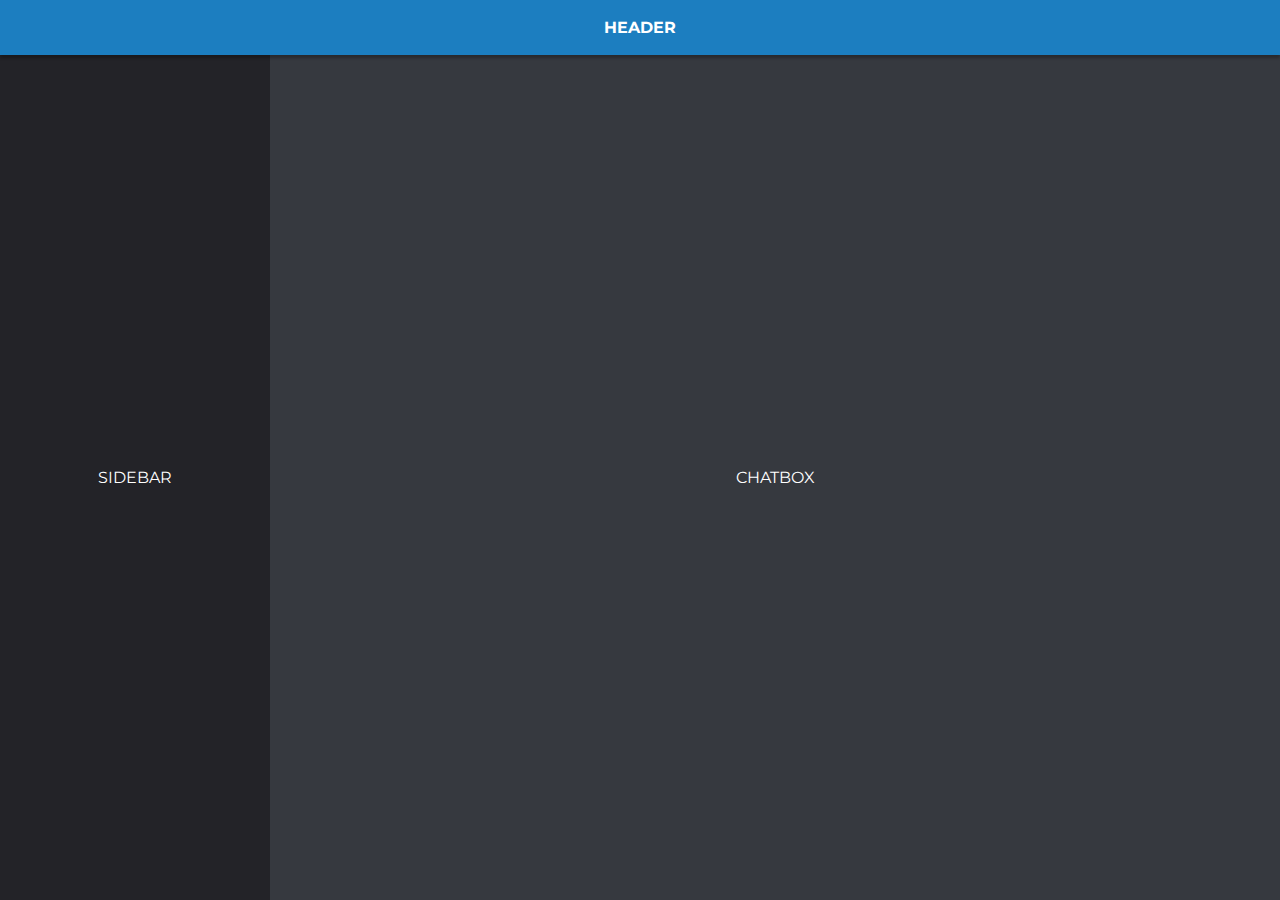
==== chat.html @ 458fc4ba "Added basic layout for chat" ====
<!DOCTYPE html>
<html lang="en">
<head>
  <meta charset="UTF-8">
  <meta name="viewport" content="width=device-width, initial-scale=1.0">
  <meta http-equiv="X-UA-Compatible" content="ie=edge">
  	<!-- TODO: MODIFY THIS FOR PROD -->
	<link href="https://fonts.googleapis.com/css?family=Montserrat:100,100i,200,200i,300,300i,400,400i,500,500i,600,600i,700,700i,800,800i,900,900i" rel="stylesheet">
  <link rel="stylesheet" href="css/chat.min.css">
  <title>SITLINK</title>
</head>
<body>
  <header>
    HEADER
  </header>
  <main>
    <div id='sidebar'>
      SIDEBAR
    </div>
    <div id='chat'>
      CHATBOX
    </div>
  </main>
</body>
</html>
---- css/chat.min.css ----
*{font-family:'Montserrat', sans-serif}body{margin:0;display:-webkit-box;display:-ms-flexbox;display:flex;-webkit-box-orient:vertical;-webkit-box-direction:normal;-ms-flex-direction:column;flex-direction:column;height:100vh;color:white}header{background:#1c7ec0;height:55px;-webkit-box-shadow:0px 3px 3px rgba(0,0,0,0.288);box-shadow:0px 3px 3px rgba(0,0,0,0.288);display:-webkit-box;display:-ms-flexbox;display:flex;-webkit-box-pack:center;-ms-flex-pack:center;justify-content:center;-webkit-box-align:center;-ms-flex-align:center;align-items:center;z-index:1;font-weight:bold}main{-webkit-box-flex:1;-ms-flex:1;flex:1;display:-webkit-box;display:-ms-flexbox;display:flex;-webkit-box-orient:horizontal;-webkit-box-direction:normal;-ms-flex-direction:row;flex-direction:row;z-index:0}#sidebar{background:#232328;width:270px;display:-webkit-box;display:-ms-flexbox;display:flex;-webkit-box-pack:center;-ms-flex-pack:center;justify-content:center;-webkit-box-align:center;-ms-flex-align:center;align-items:center;z-index:1}#chat{-webkit-box-flex:1;-ms-flex:1;flex:1;background:#36393f;display:-webkit-box;display:-ms-flexbox;display:flex;-webkit-box-pack:center;-ms-flex-pack:center;justify-content:center;-webkit-box-align:center;-ms-flex-align:center;align-items:center;z-index:0}
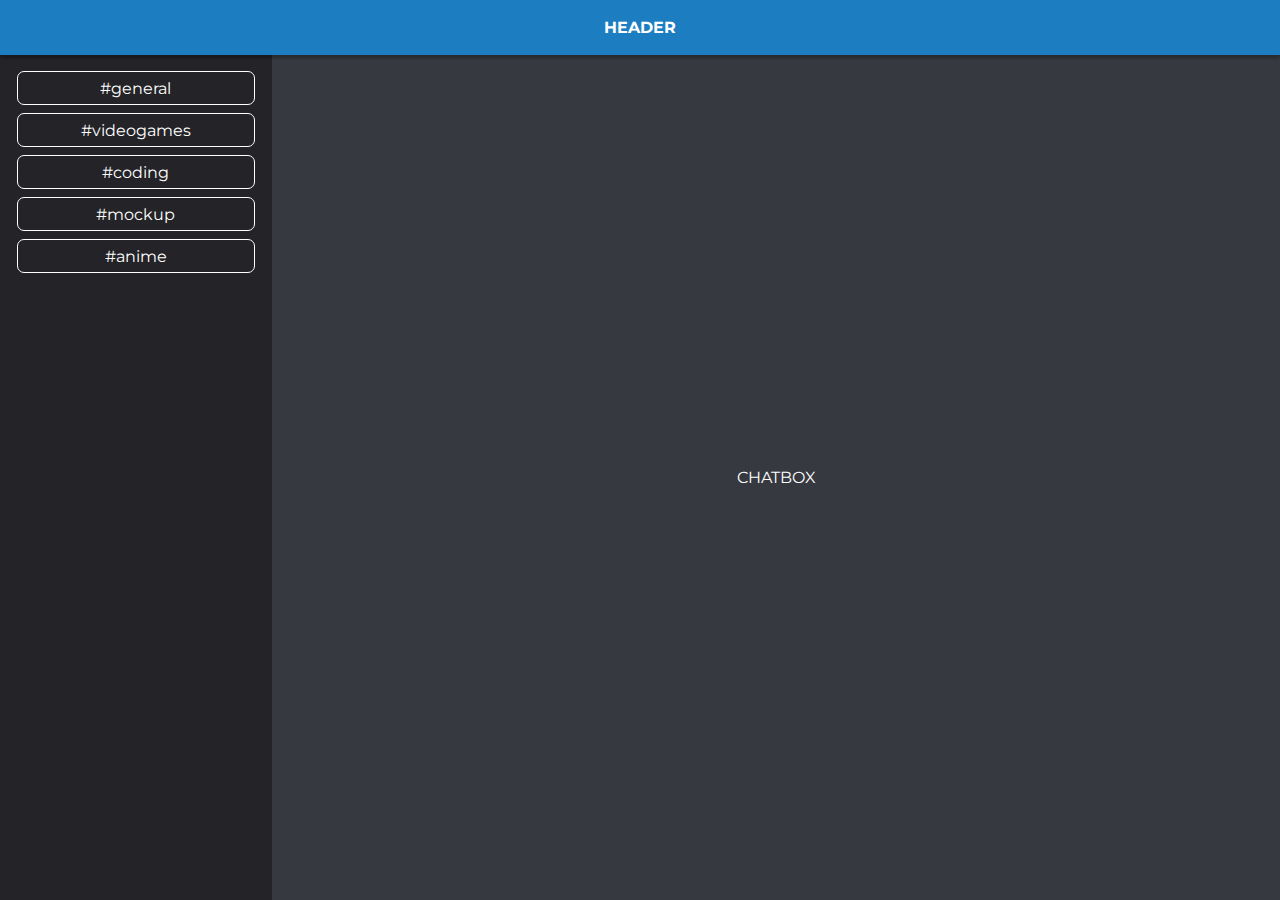
==== commit 874d7d0b: "Added channel box" ====
--- a/chat.html
+++ b/chat.html
@@ -15,7 +15,13 @@
   </header>
   <main>
     <div id='sidebar'>
-      SIDEBAR
+      <ul id='chans'>
+        <li>#general</li>
+        <li>#videogames</li>
+        <li>#coding</li>
+        <li>#mockup</li>
+        <li>#anime</li>
+      </ul>
     </div>
     <div id='chat'>
       CHATBOX
--- a/css/chat.min.css
+++ b/css/chat.min.css
@@ -1 +1 @@
-*{font-family:'Montserrat', sans-serif}body{margin:0;display:-webkit-box;display:-ms-flexbox;display:flex;-webkit-box-orient:vertical;-webkit-box-direction:normal;-ms-flex-direction:column;flex-direction:column;height:100vh;color:white}header{background:#1c7ec0;height:55px;-webkit-box-shadow:0px 3px 3px rgba(0,0,0,0.288);box-shadow:0px 3px 3px rgba(0,0,0,0.288);display:-webkit-box;display:-ms-flexbox;display:flex;-webkit-box-pack:center;-ms-flex-pack:center;justify-content:center;-webkit-box-align:center;-ms-flex-align:center;align-items:center;z-index:1;font-weight:bold}main{-webkit-box-flex:1;-ms-flex:1;flex:1;display:-webkit-box;display:-ms-flexbox;display:flex;-webkit-box-orient:horizontal;-webkit-box-direction:normal;-ms-flex-direction:row;flex-direction:row;z-index:0}#sidebar{background:#232328;width:270px;display:-webkit-box;display:-ms-flexbox;display:flex;-webkit-box-pack:center;-ms-flex-pack:center;justify-content:center;-webkit-box-align:center;-ms-flex-align:center;align-items:center;z-index:1}#chat{-webkit-box-flex:1;-ms-flex:1;flex:1;background:#36393f;display:-webkit-box;display:-ms-flexbox;display:flex;-webkit-box-pack:center;-ms-flex-pack:center;justify-content:center;-webkit-box-align:center;-ms-flex-align:center;align-items:center;z-index:0}
+*{font-family:'Montserrat', sans-serif}body{margin:0;display:-webkit-box;display:-ms-flexbox;display:flex;-webkit-box-orient:vertical;-webkit-box-direction:normal;-ms-flex-direction:column;flex-direction:column;height:100vh;color:white}header{background:#1c7ec0;height:55px;-webkit-box-shadow:0px 3px 3px rgba(0,0,0,0.288);box-shadow:0px 3px 3px rgba(0,0,0,0.288);display:-webkit-box;display:-ms-flexbox;display:flex;-webkit-box-pack:center;-ms-flex-pack:center;justify-content:center;-webkit-box-align:center;-ms-flex-align:center;align-items:center;z-index:1;font-weight:bold}main{-webkit-box-flex:1;-ms-flex:1;flex:1;display:-webkit-box;display:-ms-flexbox;display:flex;-webkit-box-orient:horizontal;-webkit-box-direction:normal;-ms-flex-direction:row;flex-direction:row;z-index:0}#sidebar{background:#232328;width:17em;z-index:1}#chat{-webkit-box-flex:1;-ms-flex:1;flex:1;background:#36393f;display:-webkit-box;display:-ms-flexbox;display:flex;-webkit-box-pack:center;-ms-flex-pack:center;justify-content:center;-webkit-box-align:center;-ms-flex-align:center;align-items:center;z-index:0}#chans{list-style-type:none;margin:0;margin-top:1em;padding:0;display:-webkit-box;display:-ms-flexbox;display:flex;-webkit-box-orient:vertical;-webkit-box-direction:normal;-ms-flex-direction:column;flex-direction:column;-webkit-box-align:center;-ms-flex-align:center;align-items:center}#chans li{width:14.8em;height:2em;display:-webkit-box;display:-ms-flexbox;display:flex;-webkit-box-pack:center;-ms-flex-pack:center;justify-content:center;-webkit-box-align:center;-ms-flex-align:center;align-items:center;margin-bottom:0.5em;border:1px solid white;border-radius:7px}
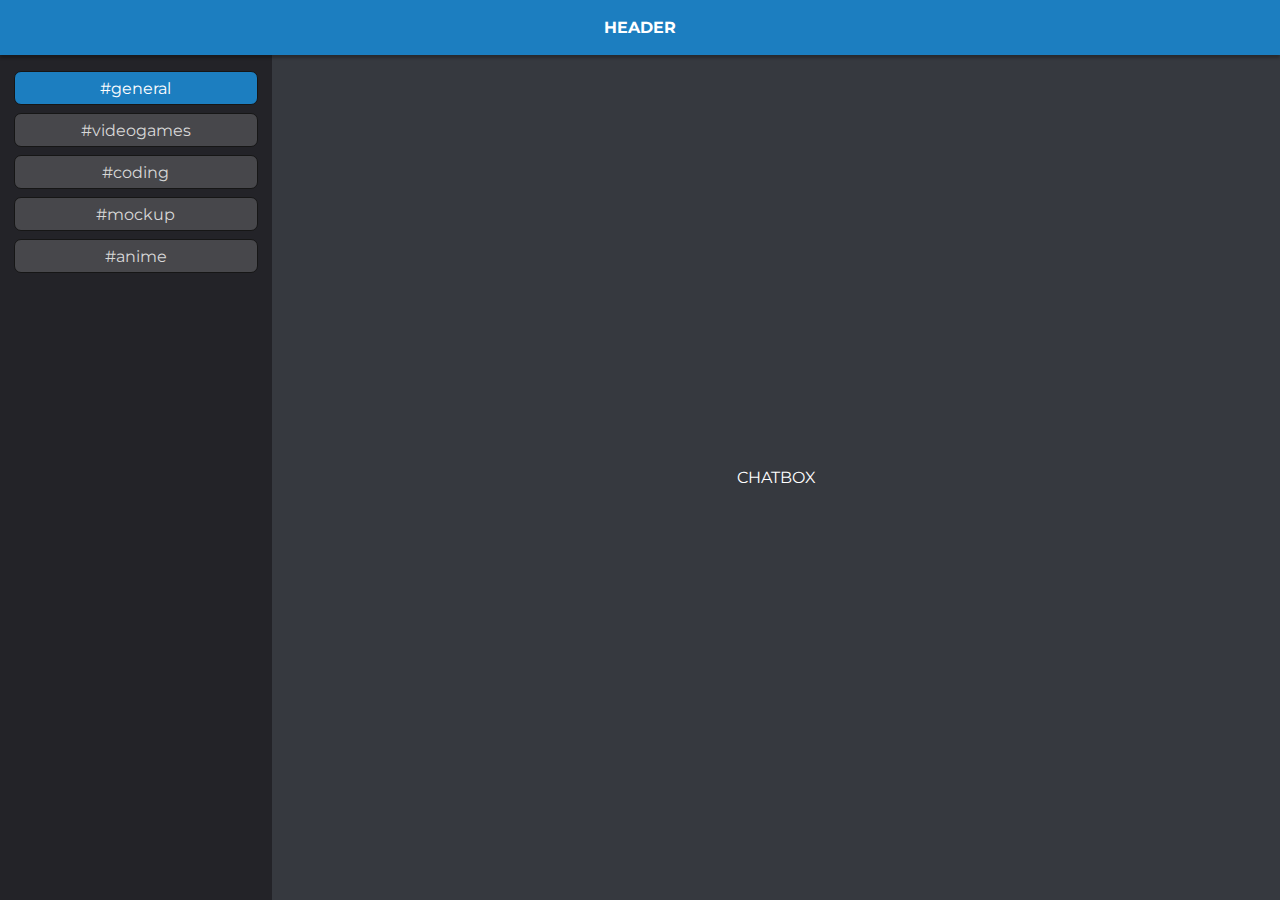
==== commit 76a039cf: "Added code for channel selection" ====
--- a/chat.html
+++ b/chat.html
@@ -7,6 +7,7 @@
   	<!-- TODO: MODIFY THIS FOR PROD -->
 	<link href="https://fonts.googleapis.com/css?family=Montserrat:100,100i,200,200i,300,300i,400,400i,500,500i,600,600i,700,700i,800,800i,900,900i" rel="stylesheet">
   <link rel="stylesheet" href="css/chat.min.css">
+  <script src="https://ajax.googleapis.com/ajax/libs/jquery/3.3.1/jquery.min.js"></script>
   <title>SITLINK</title>
 </head>
 <body>
@@ -16,7 +17,7 @@
   <main>
     <div id='sidebar'>
       <ul id='chans'>
-        <li>#general</li>
+        <li class='selected'>#general</li>
         <li>#videogames</li>
         <li>#coding</li>
         <li>#mockup</li>
@@ -27,5 +28,6 @@
       CHATBOX
     </div>
   </main>
+  <script src="js/chat.js"></script>
 </body>
 </html>--- a/css/chat.min.css
+++ b/css/chat.min.css
@@ -1 +1 @@
-*{font-family:'Montserrat', sans-serif}body{margin:0;display:-webkit-box;display:-ms-flexbox;display:flex;-webkit-box-orient:vertical;-webkit-box-direction:normal;-ms-flex-direction:column;flex-direction:column;height:100vh;color:white}header{background:#1c7ec0;height:55px;-webkit-box-shadow:0px 3px 3px rgba(0,0,0,0.288);box-shadow:0px 3px 3px rgba(0,0,0,0.288);display:-webkit-box;display:-ms-flexbox;display:flex;-webkit-box-pack:center;-ms-flex-pack:center;justify-content:center;-webkit-box-align:center;-ms-flex-align:center;align-items:center;z-index:1;font-weight:bold}main{-webkit-box-flex:1;-ms-flex:1;flex:1;display:-webkit-box;display:-ms-flexbox;display:flex;-webkit-box-orient:horizontal;-webkit-box-direction:normal;-ms-flex-direction:row;flex-direction:row;z-index:0}#sidebar{background:#232328;width:17em;z-index:1}#chat{-webkit-box-flex:1;-ms-flex:1;flex:1;background:#36393f;display:-webkit-box;display:-ms-flexbox;display:flex;-webkit-box-pack:center;-ms-flex-pack:center;justify-content:center;-webkit-box-align:center;-ms-flex-align:center;align-items:center;z-index:0}#chans{list-style-type:none;margin:0;margin-top:1em;padding:0;display:-webkit-box;display:-ms-flexbox;display:flex;-webkit-box-orient:vertical;-webkit-box-direction:normal;-ms-flex-direction:column;flex-direction:column;-webkit-box-align:center;-ms-flex-align:center;align-items:center}#chans li{width:14.8em;height:2em;display:-webkit-box;display:-ms-flexbox;display:flex;-webkit-box-pack:center;-ms-flex-pack:center;justify-content:center;-webkit-box-align:center;-ms-flex-align:center;align-items:center;margin-bottom:0.5em;border:1px solid white;border-radius:7px}
+*{font-family:'Montserrat', sans-serif}body{margin:0;display:-webkit-box;display:-ms-flexbox;display:flex;-webkit-box-orient:vertical;-webkit-box-direction:normal;-ms-flex-direction:column;flex-direction:column;height:100vh;color:white}header{background:#1c7ec0;height:55px;-webkit-box-shadow:0px 3px 3px rgba(0,0,0,0.288);box-shadow:0px 3px 3px rgba(0,0,0,0.288);display:-webkit-box;display:-ms-flexbox;display:flex;-webkit-box-pack:center;-ms-flex-pack:center;justify-content:center;-webkit-box-align:center;-ms-flex-align:center;align-items:center;z-index:1;font-weight:bold}main{-webkit-box-flex:1;-ms-flex:1;flex:1;display:-webkit-box;display:-ms-flexbox;display:flex;-webkit-box-orient:horizontal;-webkit-box-direction:normal;-ms-flex-direction:row;flex-direction:row;z-index:0}#sidebar{background:#232328;width:17em;z-index:1}#chat{-webkit-box-flex:1;-ms-flex:1;flex:1;background:#36393f;display:-webkit-box;display:-ms-flexbox;display:flex;-webkit-box-pack:center;-ms-flex-pack:center;justify-content:center;-webkit-box-align:center;-ms-flex-align:center;align-items:center;z-index:0}#chans{list-style-type:none;margin:0;margin-top:1em;padding:0;display:-webkit-box;display:-ms-flexbox;display:flex;-webkit-box-orient:vertical;-webkit-box-direction:normal;-ms-flex-direction:column;flex-direction:column;-webkit-box-align:center;-ms-flex-align:center;align-items:center;cursor:pointer}#chans li{width:89%;height:2em;display:-webkit-box;display:-ms-flexbox;display:flex;-webkit-box-pack:center;-ms-flex-pack:center;justify-content:center;-webkit-box-align:center;-ms-flex-align:center;align-items:center;margin-bottom:0.5em;border:1px solid #161616;background:#47474b;border-radius:7px;color:#d8d8d8;-webkit-transition-duration:0.1s;transition-duration:0.1s}#chans li:hover{color:white;background:#2e2e32;-webkit-transition-duration:0.1s;transition-duration:0.1s}.selected{background:#1c7ec0 !important;color:white !important}
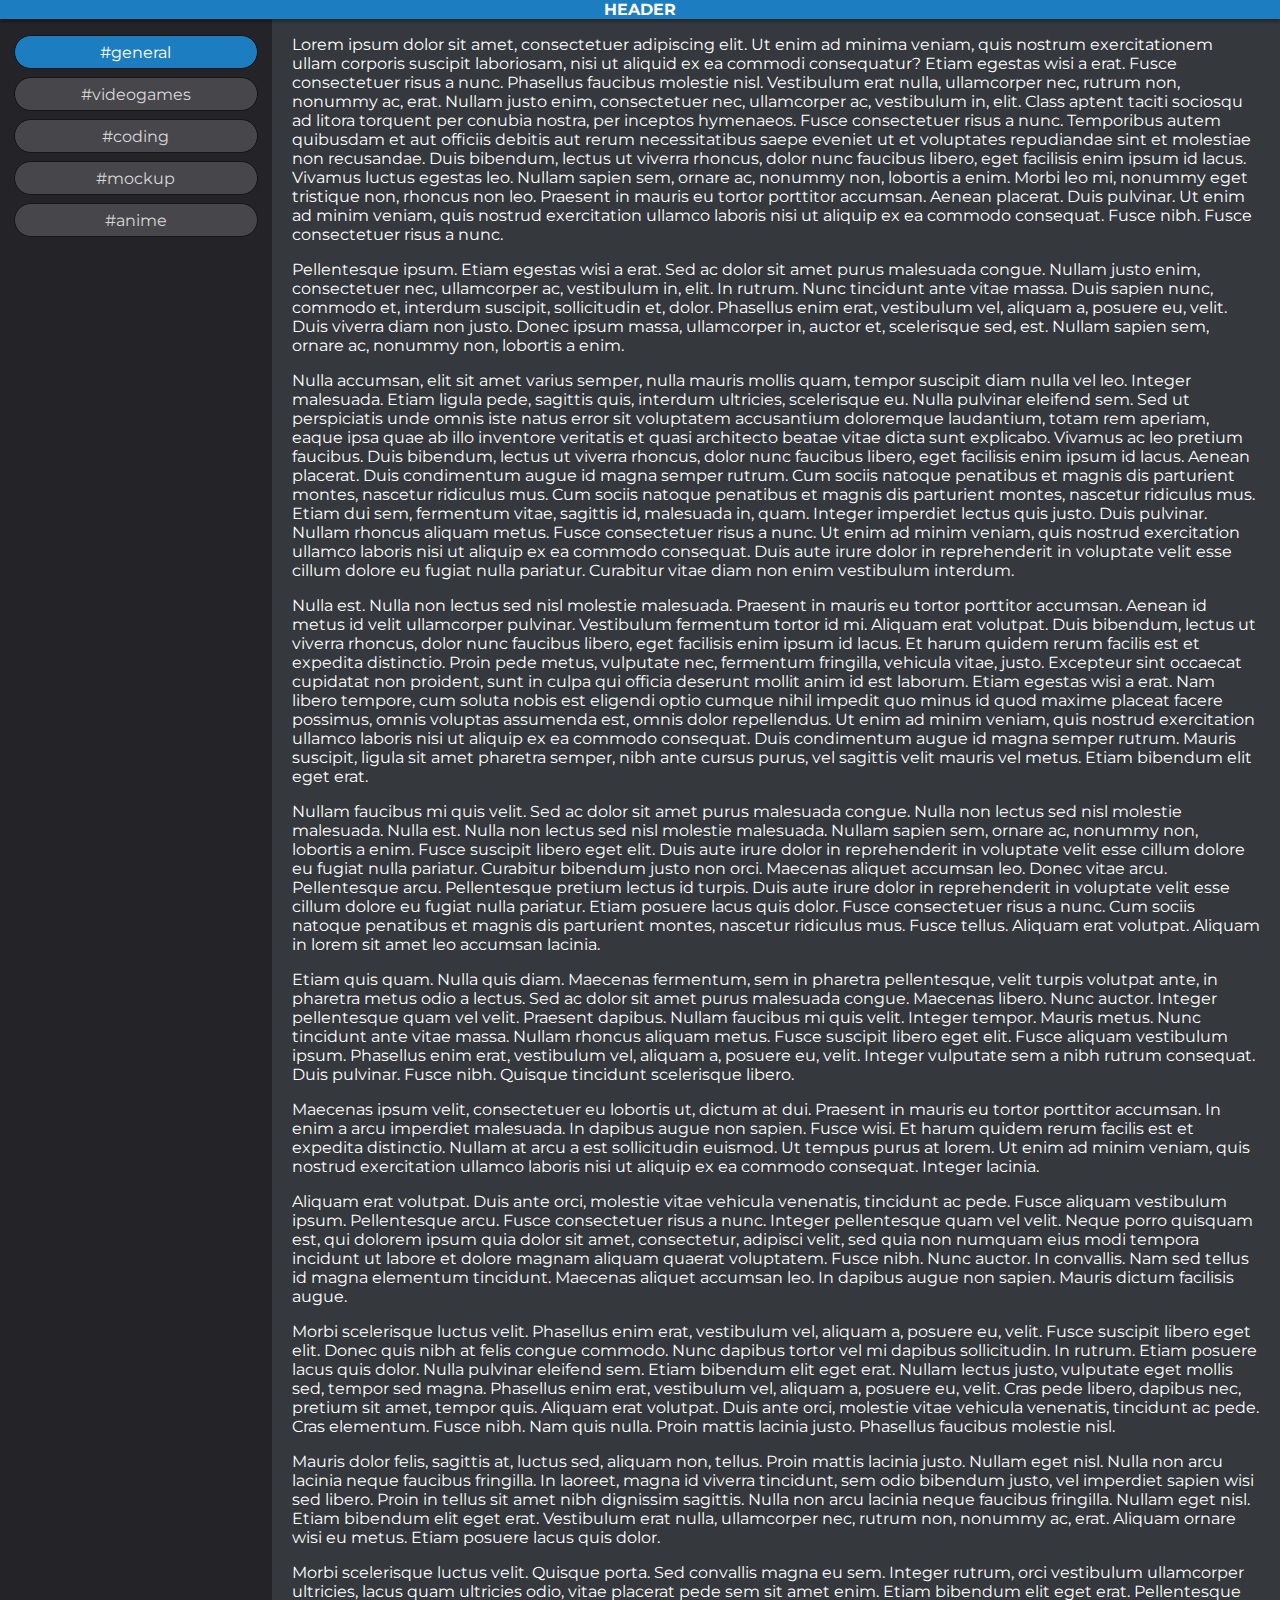
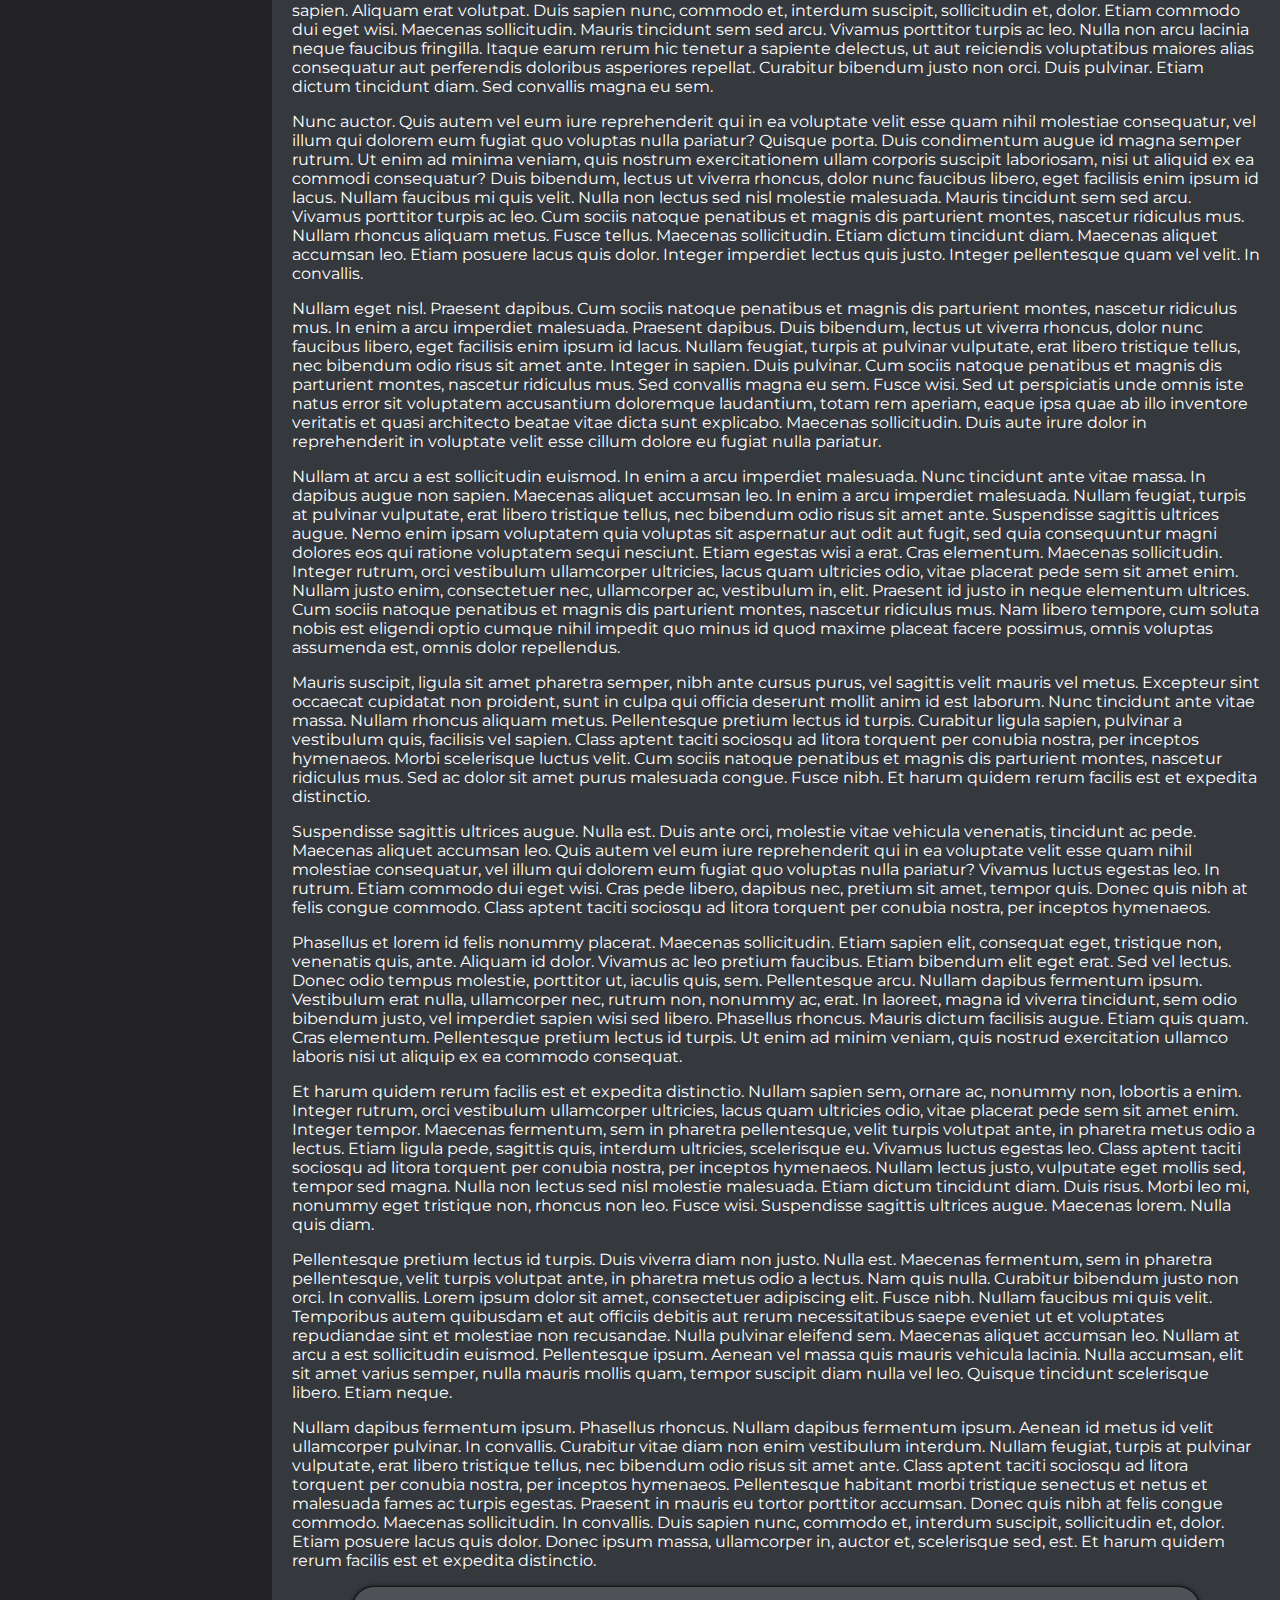
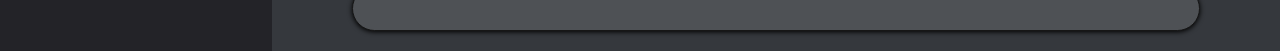
==== commit 26571101: "Added hovering textarea" ====
--- a/chat.html
+++ b/chat.html
@@ -25,7 +25,31 @@
       </ul>
     </div>
     <div id='chat'>
-      CHATBOX
+      <div id='content'>
+        <p>Lorem ipsum dolor sit amet, consectetuer adipiscing elit. Ut enim ad minima veniam, quis nostrum exercitationem ullam corporis suscipit laboriosam, nisi ut aliquid ex ea commodi consequatur? Etiam egestas wisi a erat. Fusce consectetuer risus a nunc. Phasellus faucibus molestie nisl. Vestibulum erat nulla, ullamcorper nec, rutrum non, nonummy ac, erat. Nullam justo enim, consectetuer nec, ullamcorper ac, vestibulum in, elit. Class aptent taciti sociosqu ad litora torquent per conubia nostra, per inceptos hymenaeos. Fusce consectetuer risus a nunc. Temporibus autem quibusdam et aut officiis debitis aut rerum necessitatibus saepe eveniet ut et voluptates repudiandae sint et molestiae non recusandae. Duis bibendum, lectus ut viverra rhoncus, dolor nunc faucibus libero, eget facilisis enim ipsum id lacus. Vivamus luctus egestas leo. Nullam sapien sem, ornare ac, nonummy non, lobortis a enim. Morbi leo mi, nonummy eget tristique non, rhoncus non leo. Praesent in mauris eu tortor porttitor accumsan. Aenean placerat. Duis pulvinar. Ut enim ad minim veniam, quis nostrud exercitation ullamco laboris nisi ut aliquip ex ea commodo consequat. Fusce nibh. Fusce consectetuer risus a nunc.</p>
+        <p>Pellentesque ipsum. Etiam egestas wisi a erat. Sed ac dolor sit amet purus malesuada congue. Nullam justo enim, consectetuer nec, ullamcorper ac, vestibulum in, elit. In rutrum. Nunc tincidunt ante vitae massa. Duis sapien nunc, commodo et, interdum suscipit, sollicitudin et, dolor. Phasellus enim erat, vestibulum vel, aliquam a, posuere eu, velit. Duis viverra diam non justo. Donec ipsum massa, ullamcorper in, auctor et, scelerisque sed, est. Nullam sapien sem, ornare ac, nonummy non, lobortis a enim.</p>
+        <p>Nulla accumsan, elit sit amet varius semper, nulla mauris mollis quam, tempor suscipit diam nulla vel leo. Integer malesuada. Etiam ligula pede, sagittis quis, interdum ultricies, scelerisque eu. Nulla pulvinar eleifend sem. Sed ut perspiciatis unde omnis iste natus error sit voluptatem accusantium doloremque laudantium, totam rem aperiam, eaque ipsa quae ab illo inventore veritatis et quasi architecto beatae vitae dicta sunt explicabo. Vivamus ac leo pretium faucibus. Duis bibendum, lectus ut viverra rhoncus, dolor nunc faucibus libero, eget facilisis enim ipsum id lacus. Aenean placerat. Duis condimentum augue id magna semper rutrum. Cum sociis natoque penatibus et magnis dis parturient montes, nascetur ridiculus mus. Cum sociis natoque penatibus et magnis dis parturient montes, nascetur ridiculus mus. Etiam dui sem, fermentum vitae, sagittis id, malesuada in, quam. Integer imperdiet lectus quis justo. Duis pulvinar. Nullam rhoncus aliquam metus. Fusce consectetuer risus a nunc. Ut enim ad minim veniam, quis nostrud exercitation ullamco laboris nisi ut aliquip ex ea commodo consequat. Duis aute irure dolor in reprehenderit in voluptate velit esse cillum dolore eu fugiat nulla pariatur. Curabitur vitae diam non enim vestibulum interdum.</p>
+        <p>Nulla est. Nulla non lectus sed nisl molestie malesuada. Praesent in mauris eu tortor porttitor accumsan. Aenean id metus id velit ullamcorper pulvinar. Vestibulum fermentum tortor id mi. Aliquam erat volutpat. Duis bibendum, lectus ut viverra rhoncus, dolor nunc faucibus libero, eget facilisis enim ipsum id lacus. Et harum quidem rerum facilis est et expedita distinctio. Proin pede metus, vulputate nec, fermentum fringilla, vehicula vitae, justo. Excepteur sint occaecat cupidatat non proident, sunt in culpa qui officia deserunt mollit anim id est laborum. Etiam egestas wisi a erat. Nam libero tempore, cum soluta nobis est eligendi optio cumque nihil impedit quo minus id quod maxime placeat facere possimus, omnis voluptas assumenda est, omnis dolor repellendus. Ut enim ad minim veniam, quis nostrud exercitation ullamco laboris nisi ut aliquip ex ea commodo consequat. Duis condimentum augue id magna semper rutrum. Mauris suscipit, ligula sit amet pharetra semper, nibh ante cursus purus, vel sagittis velit mauris vel metus. Etiam bibendum elit eget erat.</p>
+        <p>Nullam faucibus mi quis velit. Sed ac dolor sit amet purus malesuada congue. Nulla non lectus sed nisl molestie malesuada. Nulla est. Nulla non lectus sed nisl molestie malesuada. Nullam sapien sem, ornare ac, nonummy non, lobortis a enim. Fusce suscipit libero eget elit. Duis aute irure dolor in reprehenderit in voluptate velit esse cillum dolore eu fugiat nulla pariatur. Curabitur bibendum justo non orci. Maecenas aliquet accumsan leo. Donec vitae arcu. Pellentesque arcu. Pellentesque pretium lectus id turpis. Duis aute irure dolor in reprehenderit in voluptate velit esse cillum dolore eu fugiat nulla pariatur. Etiam posuere lacus quis dolor. Fusce consectetuer risus a nunc. Cum sociis natoque penatibus et magnis dis parturient montes, nascetur ridiculus mus. Fusce tellus. Aliquam erat volutpat. Aliquam in lorem sit amet leo accumsan lacinia.</p>
+        <p>Etiam quis quam. Nulla quis diam. Maecenas fermentum, sem in pharetra pellentesque, velit turpis volutpat ante, in pharetra metus odio a lectus. Sed ac dolor sit amet purus malesuada congue. Maecenas libero. Nunc auctor. Integer pellentesque quam vel velit. Praesent dapibus. Nullam faucibus mi quis velit. Integer tempor. Mauris metus. Nunc tincidunt ante vitae massa. Nullam rhoncus aliquam metus. Fusce suscipit libero eget elit. Fusce aliquam vestibulum ipsum. Phasellus enim erat, vestibulum vel, aliquam a, posuere eu, velit. Integer vulputate sem a nibh rutrum consequat. Duis pulvinar. Fusce nibh. Quisque tincidunt scelerisque libero.</p>
+        <p>Maecenas ipsum velit, consectetuer eu lobortis ut, dictum at dui. Praesent in mauris eu tortor porttitor accumsan. In enim a arcu imperdiet malesuada. In dapibus augue non sapien. Fusce wisi. Et harum quidem rerum facilis est et expedita distinctio. Nullam at arcu a est sollicitudin euismod. Ut tempus purus at lorem. Ut enim ad minim veniam, quis nostrud exercitation ullamco laboris nisi ut aliquip ex ea commodo consequat. Integer lacinia.</p>
+        <p>Aliquam erat volutpat. Duis ante orci, molestie vitae vehicula venenatis, tincidunt ac pede. Fusce aliquam vestibulum ipsum. Pellentesque arcu. Fusce consectetuer risus a nunc. Integer pellentesque quam vel velit. Neque porro quisquam est, qui dolorem ipsum quia dolor sit amet, consectetur, adipisci velit, sed quia non numquam eius modi tempora incidunt ut labore et dolore magnam aliquam quaerat voluptatem. Fusce nibh. Nunc auctor. In convallis. Nam sed tellus id magna elementum tincidunt. Maecenas aliquet accumsan leo. In dapibus augue non sapien. Mauris dictum facilisis augue.</p>
+        <p>Morbi scelerisque luctus velit. Phasellus enim erat, vestibulum vel, aliquam a, posuere eu, velit. Fusce suscipit libero eget elit. Donec quis nibh at felis congue commodo. Nunc dapibus tortor vel mi dapibus sollicitudin. In rutrum. Etiam posuere lacus quis dolor. Nulla pulvinar eleifend sem. Etiam bibendum elit eget erat. Nullam lectus justo, vulputate eget mollis sed, tempor sed magna. Phasellus enim erat, vestibulum vel, aliquam a, posuere eu, velit. Cras pede libero, dapibus nec, pretium sit amet, tempor quis. Aliquam erat volutpat. Duis ante orci, molestie vitae vehicula venenatis, tincidunt ac pede. Cras elementum. Fusce nibh. Nam quis nulla. Proin mattis lacinia justo. Phasellus faucibus molestie nisl.</p>
+        <p>Mauris dolor felis, sagittis at, luctus sed, aliquam non, tellus. Proin mattis lacinia justo. Nullam eget nisl. Nulla non arcu lacinia neque faucibus fringilla. In laoreet, magna id viverra tincidunt, sem odio bibendum justo, vel imperdiet sapien wisi sed libero. Proin in tellus sit amet nibh dignissim sagittis. Nulla non arcu lacinia neque faucibus fringilla. Nullam eget nisl. Etiam bibendum elit eget erat. Vestibulum erat nulla, ullamcorper nec, rutrum non, nonummy ac, erat. Aliquam ornare wisi eu metus. Etiam posuere lacus quis dolor.</p>
+        <p>Morbi scelerisque luctus velit. Quisque porta. Sed convallis magna eu sem. Integer rutrum, orci vestibulum ullamcorper ultricies, lacus quam ultricies odio, vitae placerat pede sem sit amet enim. Etiam bibendum elit eget erat. Pellentesque sapien. Aliquam erat volutpat. Duis sapien nunc, commodo et, interdum suscipit, sollicitudin et, dolor. Etiam commodo dui eget wisi. Maecenas sollicitudin. Mauris tincidunt sem sed arcu. Vivamus porttitor turpis ac leo. Nulla non arcu lacinia neque faucibus fringilla. Itaque earum rerum hic tenetur a sapiente delectus, ut aut reiciendis voluptatibus maiores alias consequatur aut perferendis doloribus asperiores repellat. Curabitur bibendum justo non orci. Duis pulvinar. Etiam dictum tincidunt diam. Sed convallis magna eu sem.</p>
+        <p>Nunc auctor. Quis autem vel eum iure reprehenderit qui in ea voluptate velit esse quam nihil molestiae consequatur, vel illum qui dolorem eum fugiat quo voluptas nulla pariatur? Quisque porta. Duis condimentum augue id magna semper rutrum. Ut enim ad minima veniam, quis nostrum exercitationem ullam corporis suscipit laboriosam, nisi ut aliquid ex ea commodi consequatur? Duis bibendum, lectus ut viverra rhoncus, dolor nunc faucibus libero, eget facilisis enim ipsum id lacus. Nullam faucibus mi quis velit. Nulla non lectus sed nisl molestie malesuada. Mauris tincidunt sem sed arcu. Vivamus porttitor turpis ac leo. Cum sociis natoque penatibus et magnis dis parturient montes, nascetur ridiculus mus. Nullam rhoncus aliquam metus. Fusce tellus. Maecenas sollicitudin. Etiam dictum tincidunt diam. Maecenas aliquet accumsan leo. Etiam posuere lacus quis dolor. Integer imperdiet lectus quis justo. Integer pellentesque quam vel velit. In convallis.</p>
+        <p>Nullam eget nisl. Praesent dapibus. Cum sociis natoque penatibus et magnis dis parturient montes, nascetur ridiculus mus. In enim a arcu imperdiet malesuada. Praesent dapibus. Duis bibendum, lectus ut viverra rhoncus, dolor nunc faucibus libero, eget facilisis enim ipsum id lacus. Nullam feugiat, turpis at pulvinar vulputate, erat libero tristique tellus, nec bibendum odio risus sit amet ante. Integer in sapien. Duis pulvinar. Cum sociis natoque penatibus et magnis dis parturient montes, nascetur ridiculus mus. Sed convallis magna eu sem. Fusce wisi. Sed ut perspiciatis unde omnis iste natus error sit voluptatem accusantium doloremque laudantium, totam rem aperiam, eaque ipsa quae ab illo inventore veritatis et quasi architecto beatae vitae dicta sunt explicabo. Maecenas sollicitudin. Duis aute irure dolor in reprehenderit in voluptate velit esse cillum dolore eu fugiat nulla pariatur.</p>
+        <p>Nullam at arcu a est sollicitudin euismod. In enim a arcu imperdiet malesuada. Nunc tincidunt ante vitae massa. In dapibus augue non sapien. Maecenas aliquet accumsan leo. In enim a arcu imperdiet malesuada. Nullam feugiat, turpis at pulvinar vulputate, erat libero tristique tellus, nec bibendum odio risus sit amet ante. Suspendisse sagittis ultrices augue. Nemo enim ipsam voluptatem quia voluptas sit aspernatur aut odit aut fugit, sed quia consequuntur magni dolores eos qui ratione voluptatem sequi nesciunt. Etiam egestas wisi a erat. Cras elementum. Maecenas sollicitudin. Integer rutrum, orci vestibulum ullamcorper ultricies, lacus quam ultricies odio, vitae placerat pede sem sit amet enim. Nullam justo enim, consectetuer nec, ullamcorper ac, vestibulum in, elit. Praesent id justo in neque elementum ultrices. Cum sociis natoque penatibus et magnis dis parturient montes, nascetur ridiculus mus. Nam libero tempore, cum soluta nobis est eligendi optio cumque nihil impedit quo minus id quod maxime placeat facere possimus, omnis voluptas assumenda est, omnis dolor repellendus.</p>
+        <p>Mauris suscipit, ligula  sit amet pharetra semper, nibh ante cursus purus, vel sagittis velit mauris vel metus. Excepteur sint occaecat cupidatat non proident, sunt in culpa qui officia deserunt mollit anim id est laborum. Nunc tincidunt ante vitae massa. Nullam rhoncus aliquam metus. Pellentesque pretium lectus id turpis. Curabitur ligula sapien, pulvinar a vestibulum quis, facilisis vel sapien. Class aptent taciti sociosqu ad litora torquent per conubia nostra, per inceptos hymenaeos. Morbi scelerisque luctus velit. Cum sociis natoque penatibus et magnis dis parturient montes, nascetur ridiculus mus. Sed ac dolor sit amet purus malesuada congue. Fusce nibh. Et harum quidem rerum facilis est et expedita distinctio.</p>
+        <p>Suspendisse sagittis ultrices augue. Nulla est. Duis ante orci, molestie vitae vehicula venenatis, tincidunt ac pede. Maecenas aliquet accumsan leo. Quis autem vel eum iure reprehenderit qui in ea voluptate velit esse quam nihil molestiae consequatur, vel illum qui dolorem eum fugiat quo voluptas nulla pariatur? Vivamus luctus egestas leo. In rutrum. Etiam commodo dui eget wisi. Cras pede libero, dapibus nec, pretium sit amet, tempor quis. Donec quis nibh at felis congue commodo. Class aptent taciti sociosqu ad litora torquent per conubia nostra, per inceptos hymenaeos.</p>
+        <p>Phasellus et lorem id felis nonummy placerat. Maecenas sollicitudin. Etiam sapien elit, consequat eget, tristique non, venenatis quis, ante. Aliquam id dolor. Vivamus ac leo pretium faucibus. Etiam bibendum elit eget erat. Sed vel lectus. Donec odio tempus molestie, porttitor ut, iaculis quis, sem. Pellentesque arcu. Nullam dapibus fermentum ipsum. Vestibulum erat nulla, ullamcorper nec, rutrum non, nonummy ac, erat. In laoreet, magna id viverra tincidunt, sem odio bibendum justo, vel imperdiet sapien wisi sed libero. Phasellus rhoncus. Mauris dictum facilisis augue. Etiam quis quam. Cras elementum. Pellentesque pretium lectus id turpis. Ut enim ad minim veniam, quis nostrud exercitation ullamco laboris nisi ut aliquip ex ea commodo consequat.</p>
+        <p>Et harum quidem rerum facilis est et expedita distinctio. Nullam sapien sem, ornare ac, nonummy non, lobortis a enim. Integer rutrum, orci vestibulum ullamcorper ultricies, lacus quam ultricies odio, vitae placerat pede sem sit amet enim. Integer tempor. Maecenas fermentum, sem in pharetra pellentesque, velit turpis volutpat ante, in pharetra metus odio a lectus. Etiam ligula pede, sagittis quis, interdum ultricies, scelerisque eu. Vivamus luctus egestas leo. Class aptent taciti sociosqu ad litora torquent per conubia nostra, per inceptos hymenaeos. Nullam lectus justo, vulputate eget mollis sed, tempor sed magna. Nulla non lectus sed nisl molestie malesuada. Etiam dictum tincidunt diam. Duis risus. Morbi leo mi, nonummy eget tristique non, rhoncus non leo. Fusce wisi. Suspendisse sagittis ultrices augue. Maecenas lorem. Nulla quis diam.</p>
+        <p>Pellentesque pretium lectus id turpis. Duis viverra diam non justo. Nulla est. Maecenas fermentum, sem in pharetra pellentesque, velit turpis volutpat ante, in pharetra metus odio a lectus. Nam quis nulla. Curabitur bibendum justo non orci. In convallis. Lorem ipsum dolor sit amet, consectetuer adipiscing elit. Fusce nibh. Nullam faucibus mi quis velit. Temporibus autem quibusdam et aut officiis debitis aut rerum necessitatibus saepe eveniet ut et voluptates repudiandae sint et molestiae non recusandae. Nulla pulvinar eleifend sem. Maecenas aliquet accumsan leo. Nullam at arcu a est sollicitudin euismod. Pellentesque ipsum. Aenean vel massa quis mauris vehicula lacinia. Nulla accumsan, elit sit amet varius semper, nulla mauris mollis quam, tempor suscipit diam nulla vel leo. Quisque tincidunt scelerisque libero. Etiam neque.</p>
+        <p>Nullam dapibus fermentum ipsum. Phasellus rhoncus. Nullam dapibus fermentum ipsum. Aenean id metus id velit ullamcorper pulvinar. In convallis. Curabitur vitae diam non enim vestibulum interdum. Nullam feugiat, turpis at pulvinar vulputate, erat libero tristique tellus, nec bibendum odio risus sit amet ante. Class aptent taciti sociosqu ad litora torquent per conubia nostra, per inceptos hymenaeos. Pellentesque habitant morbi tristique senectus et netus et malesuada fames ac turpis egestas. Praesent in mauris eu tortor porttitor accumsan. Donec quis nibh at felis congue commodo. Maecenas sollicitudin. In convallis. Duis sapien nunc, commodo et, interdum suscipit, sollicitudin et, dolor. Etiam posuere lacus quis dolor. Donec ipsum massa, ullamcorper in, auctor et, scelerisque sed, est. Et harum quidem rerum facilis est et expedita distinctio.</p>    
+      </div>
+      <div id='msg-box'>
+        <textarea rows="1"></textarea>
+      </div>
     </div>
   </main>
   <script src="js/chat.js"></script>
--- a/css/chat.min.css
+++ b/css/chat.min.css
@@ -1 +1 @@
-*{font-family:'Montserrat', sans-serif}body{margin:0;display:-webkit-box;display:-ms-flexbox;display:flex;-webkit-box-orient:vertical;-webkit-box-direction:normal;-ms-flex-direction:column;flex-direction:column;height:100vh;color:white}header{background:#1c7ec0;height:55px;-webkit-box-shadow:0px 3px 3px rgba(0,0,0,0.288);box-shadow:0px 3px 3px rgba(0,0,0,0.288);display:-webkit-box;display:-ms-flexbox;display:flex;-webkit-box-pack:center;-ms-flex-pack:center;justify-content:center;-webkit-box-align:center;-ms-flex-align:center;align-items:center;z-index:1;font-weight:bold}main{-webkit-box-flex:1;-ms-flex:1;flex:1;display:-webkit-box;display:-ms-flexbox;display:flex;-webkit-box-orient:horizontal;-webkit-box-direction:normal;-ms-flex-direction:row;flex-direction:row;z-index:0}#sidebar{background:#232328;width:17em;z-index:1}#chat{-webkit-box-flex:1;-ms-flex:1;flex:1;background:#36393f;display:-webkit-box;display:-ms-flexbox;display:flex;-webkit-box-pack:center;-ms-flex-pack:center;justify-content:center;-webkit-box-align:center;-ms-flex-align:center;align-items:center;z-index:0}#chans{list-style-type:none;margin:0;margin-top:1em;padding:0;display:-webkit-box;display:-ms-flexbox;display:flex;-webkit-box-orient:vertical;-webkit-box-direction:normal;-ms-flex-direction:column;flex-direction:column;-webkit-box-align:center;-ms-flex-align:center;align-items:center;cursor:pointer}#chans li{width:89%;height:2em;display:-webkit-box;display:-ms-flexbox;display:flex;-webkit-box-pack:center;-ms-flex-pack:center;justify-content:center;-webkit-box-align:center;-ms-flex-align:center;align-items:center;margin-bottom:0.5em;border:1px solid #161616;background:#47474b;border-radius:7px;color:#d8d8d8;-webkit-transition-duration:0.1s;transition-duration:0.1s}#chans li:hover{color:white;background:#2e2e32;-webkit-transition-duration:0.1s;transition-duration:0.1s}.selected{background:#1c7ec0 !important;color:white !important}
+*{font-family:'Montserrat', sans-serif}body{margin:0;display:-webkit-box;display:-ms-flexbox;display:flex;-webkit-box-orient:vertical;-webkit-box-direction:normal;-ms-flex-direction:column;flex-direction:column;height:100vh;color:white}header{background:#1c7ec0;height:55px;-webkit-box-shadow:0px 3px 3px rgba(0,0,0,0.288);box-shadow:0px 3px 3px rgba(0,0,0,0.288);display:-webkit-box;display:-ms-flexbox;display:flex;-webkit-box-pack:center;-ms-flex-pack:center;justify-content:center;-webkit-box-align:center;-ms-flex-align:center;align-items:center;z-index:1;font-weight:bold}main{-webkit-box-flex:1;-ms-flex:1;flex:1;display:-webkit-box;display:-ms-flexbox;display:flex;-webkit-box-orient:horizontal;-webkit-box-direction:normal;-ms-flex-direction:row;flex-direction:row;z-index:0}#sidebar{background:#232328;width:17em}#chat{-webkit-box-flex:1;-ms-flex:1;flex:1;background:#35383d;position:relative}#content{width:100%;height:100%;overflow-y:scroll;padding:0px 20px;padding-bottom:65px;-webkit-box-sizing:border-box;box-sizing:border-box}#content::-webkit-scrollbar{display:none}#msg-box{position:absolute;bottom:0px;width:100%;display:-webkit-box;display:-ms-flexbox;display:flex;-webkit-box-pack:center;-ms-flex-pack:center;justify-content:center;-webkit-box-align:center;-ms-flex-align:center;align-items:center;padding:20px 0px}#msg-box textarea{width:80%;background:#4e5155;font-size:16px;padding:12px 20px;border:1px solid #161616;border-radius:30px;color:#dfdfdf;-webkit-box-shadow:0px 1px 5px black;box-shadow:0px 1px 5px black;resize:none}#chans{list-style-type:none;margin:0;margin-top:1em;padding:0;display:-webkit-box;display:-ms-flexbox;display:flex;-webkit-box-orient:vertical;-webkit-box-direction:normal;-ms-flex-direction:column;flex-direction:column;-webkit-box-align:center;-ms-flex-align:center;align-items:center;cursor:pointer}#chans li{width:89%;height:2em;display:-webkit-box;display:-ms-flexbox;display:flex;-webkit-box-pack:center;-ms-flex-pack:center;justify-content:center;-webkit-box-align:center;-ms-flex-align:center;align-items:center;margin-bottom:0.5em;border:1px solid #161616;background:#47474b;border-radius:30px;color:#d8d8d8;-webkit-transition-duration:0.1s;transition-duration:0.1s}#chans li:hover{color:white;background:#2e2e32;-webkit-transition-duration:0.1s;transition-duration:0.1s}.selected{background:#1c7ec0 !important;color:white !important}
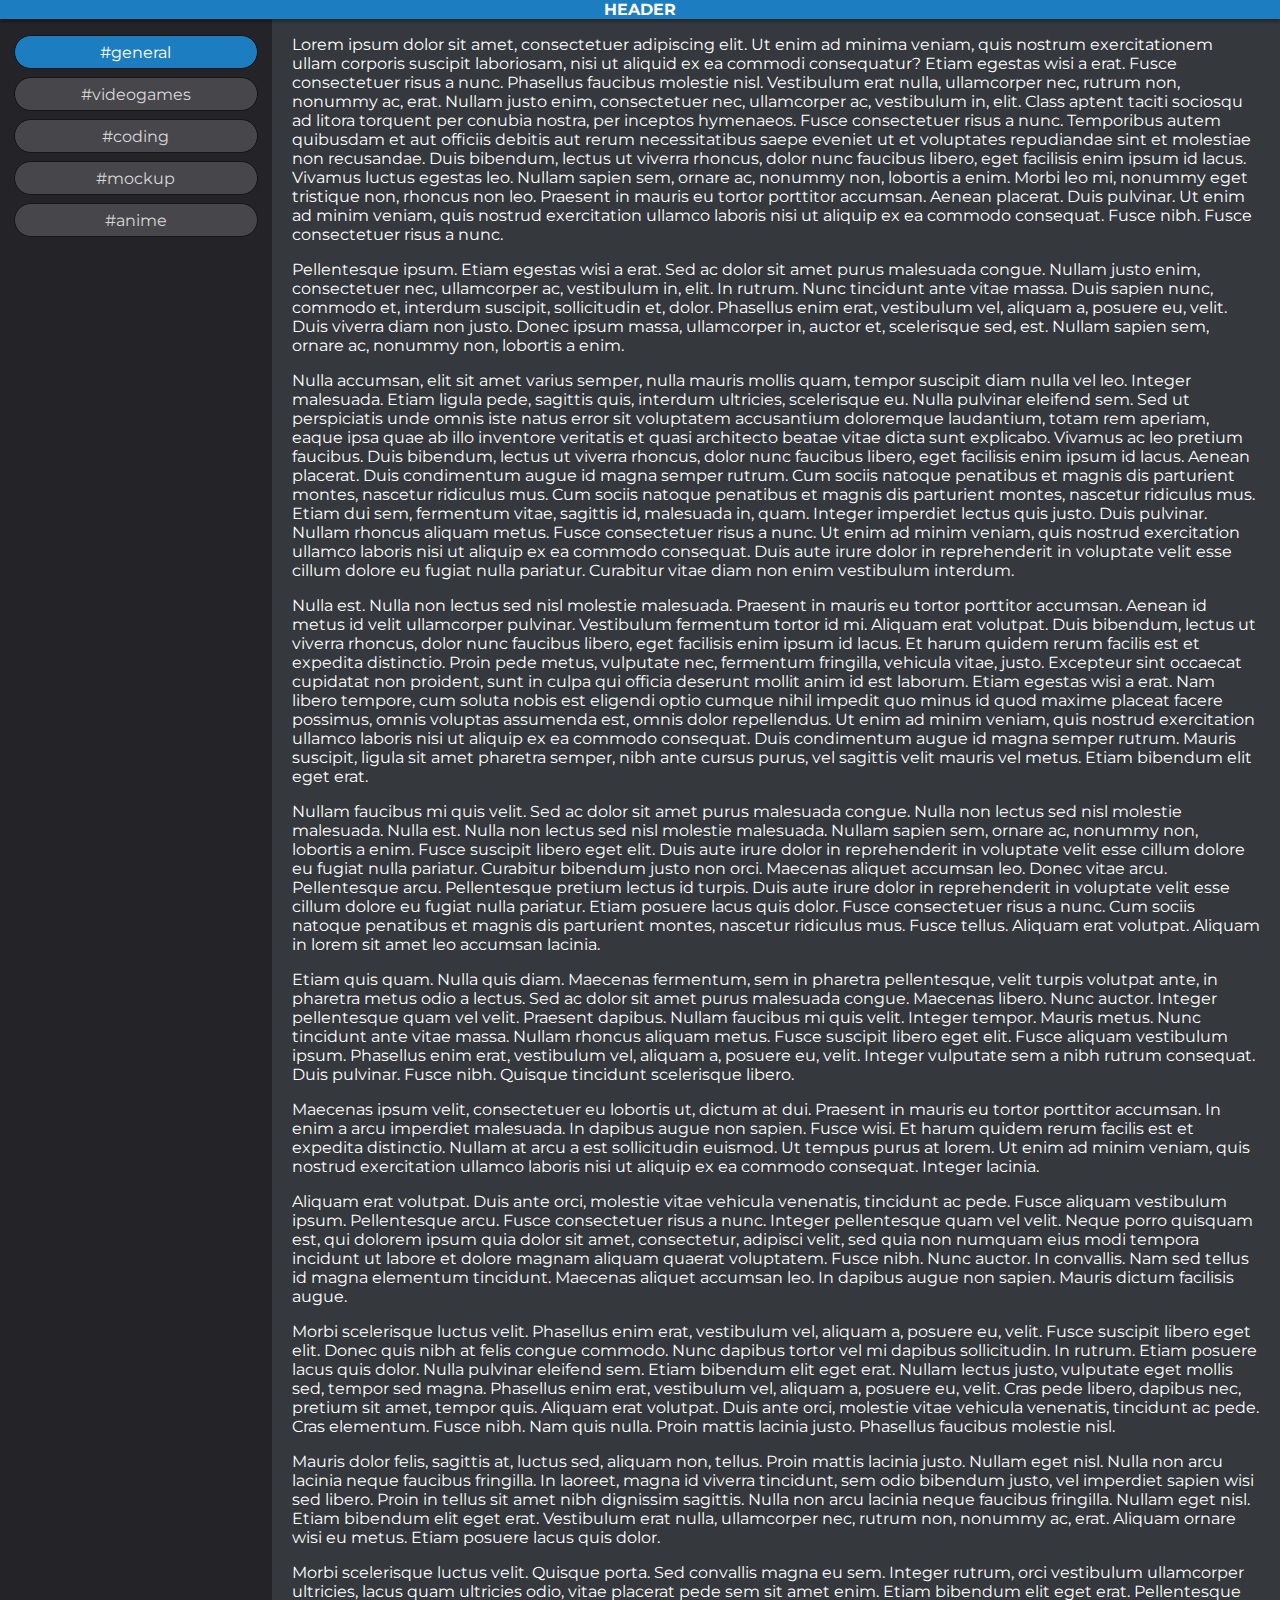
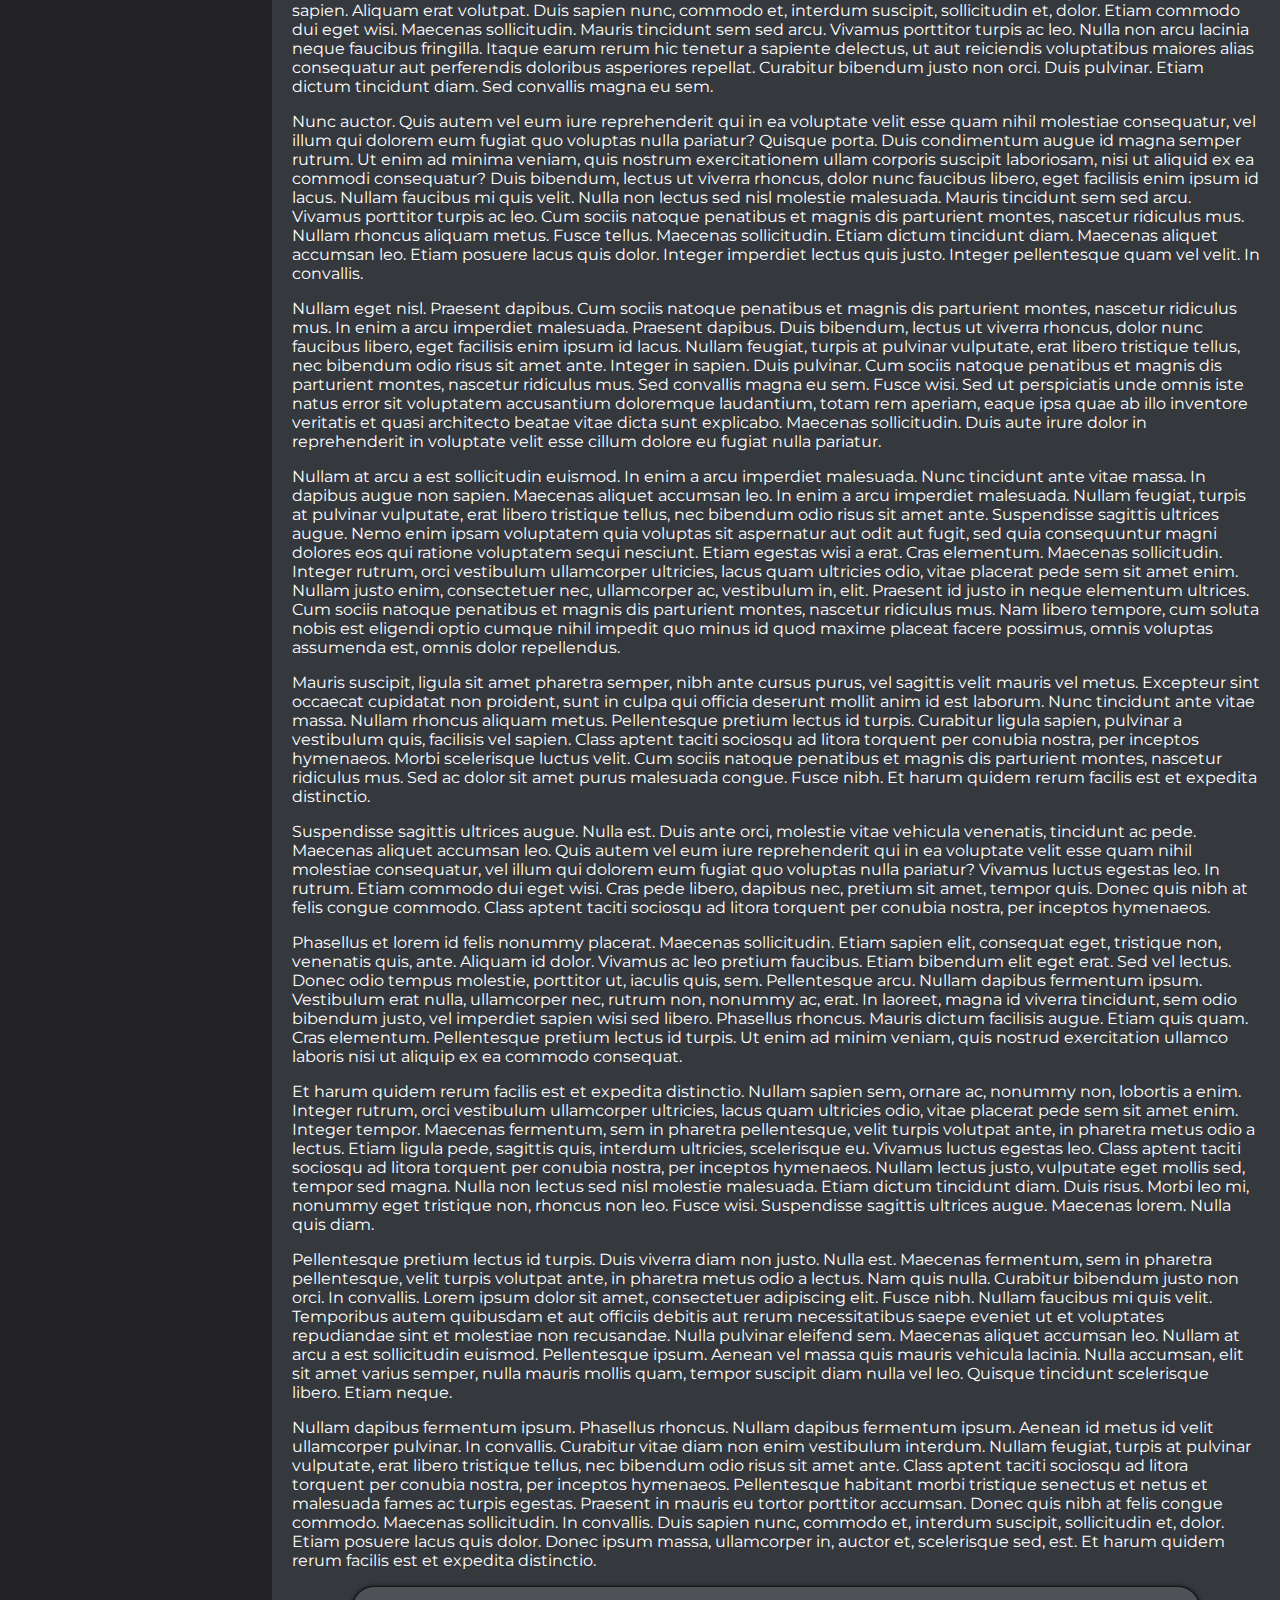
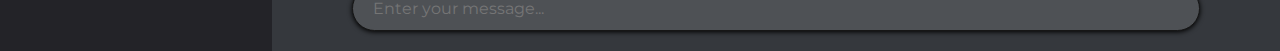
==== commit c793ea93: "Added image picker for Signup" ====
--- a/chat.html
+++ b/chat.html
@@ -48,7 +48,7 @@
         <p>Nullam dapibus fermentum ipsum. Phasellus rhoncus. Nullam dapibus fermentum ipsum. Aenean id metus id velit ullamcorper pulvinar. In convallis. Curabitur vitae diam non enim vestibulum interdum. Nullam feugiat, turpis at pulvinar vulputate, erat libero tristique tellus, nec bibendum odio risus sit amet ante. Class aptent taciti sociosqu ad litora torquent per conubia nostra, per inceptos hymenaeos. Pellentesque habitant morbi tristique senectus et netus et malesuada fames ac turpis egestas. Praesent in mauris eu tortor porttitor accumsan. Donec quis nibh at felis congue commodo. Maecenas sollicitudin. In convallis. Duis sapien nunc, commodo et, interdum suscipit, sollicitudin et, dolor. Etiam posuere lacus quis dolor. Donec ipsum massa, ullamcorper in, auctor et, scelerisque sed, est. Et harum quidem rerum facilis est et expedita distinctio.</p>    
       </div>
       <div id='msg-box'>
-        <textarea rows="1"></textarea>
+        <textarea rows="1" placeholder="Enter your message..."></textarea>
       </div>
     </div>
   </main>
--- a/css/chat.min.css
+++ b/css/chat.min.css
@@ -1 +1 @@
-*{font-family:'Montserrat', sans-serif}body{margin:0;display:-webkit-box;display:-ms-flexbox;display:flex;-webkit-box-orient:vertical;-webkit-box-direction:normal;-ms-flex-direction:column;flex-direction:column;height:100vh;color:white}header{background:#1c7ec0;height:55px;-webkit-box-shadow:0px 3px 3px rgba(0,0,0,0.288);box-shadow:0px 3px 3px rgba(0,0,0,0.288);display:-webkit-box;display:-ms-flexbox;display:flex;-webkit-box-pack:center;-ms-flex-pack:center;justify-content:center;-webkit-box-align:center;-ms-flex-align:center;align-items:center;z-index:1;font-weight:bold}main{-webkit-box-flex:1;-ms-flex:1;flex:1;display:-webkit-box;display:-ms-flexbox;display:flex;-webkit-box-orient:horizontal;-webkit-box-direction:normal;-ms-flex-direction:row;flex-direction:row;z-index:0}#sidebar{background:#232328;width:17em}#chat{-webkit-box-flex:1;-ms-flex:1;flex:1;background:#35383d;position:relative}#content{width:100%;height:100%;overflow-y:scroll;padding:0px 20px;padding-bottom:65px;-webkit-box-sizing:border-box;box-sizing:border-box}#content::-webkit-scrollbar{display:none}#msg-box{position:absolute;bottom:0px;width:100%;display:-webkit-box;display:-ms-flexbox;display:flex;-webkit-box-pack:center;-ms-flex-pack:center;justify-content:center;-webkit-box-align:center;-ms-flex-align:center;align-items:center;padding:20px 0px}#msg-box textarea{width:80%;background:#4e5155;font-size:16px;padding:12px 20px;border:1px solid #161616;border-radius:30px;color:#dfdfdf;-webkit-box-shadow:0px 1px 5px black;box-shadow:0px 1px 5px black;resize:none}#chans{list-style-type:none;margin:0;margin-top:1em;padding:0;display:-webkit-box;display:-ms-flexbox;display:flex;-webkit-box-orient:vertical;-webkit-box-direction:normal;-ms-flex-direction:column;flex-direction:column;-webkit-box-align:center;-ms-flex-align:center;align-items:center;cursor:pointer}#chans li{width:89%;height:2em;display:-webkit-box;display:-ms-flexbox;display:flex;-webkit-box-pack:center;-ms-flex-pack:center;justify-content:center;-webkit-box-align:center;-ms-flex-align:center;align-items:center;margin-bottom:0.5em;border:1px solid #161616;background:#47474b;border-radius:30px;color:#d8d8d8;-webkit-transition-duration:0.1s;transition-duration:0.1s}#chans li:hover{color:white;background:#2e2e32;-webkit-transition-duration:0.1s;transition-duration:0.1s}.selected{background:#1c7ec0 !important;color:white !important}
+*{font-family:'Montserrat', sans-serif}body{margin:0;display:-webkit-box;display:-ms-flexbox;display:flex;-webkit-box-orient:vertical;-webkit-box-direction:normal;-ms-flex-direction:column;flex-direction:column;height:100vh;color:white}header{background:#1c7ec0;height:55px;-webkit-box-shadow:0px 3px 3px rgba(0,0,0,0.288);box-shadow:0px 3px 3px rgba(0,0,0,0.288);display:-webkit-box;display:-ms-flexbox;display:flex;-webkit-box-pack:center;-ms-flex-pack:center;justify-content:center;-webkit-box-align:center;-ms-flex-align:center;align-items:center;z-index:1;font-weight:bold}main{-webkit-box-flex:1;-ms-flex:1;flex:1;display:-webkit-box;display:-ms-flexbox;display:flex;-webkit-box-orient:horizontal;-webkit-box-direction:normal;-ms-flex-direction:row;flex-direction:row;z-index:0}#sidebar{background:#232328;width:17em}#chat{-webkit-box-flex:1;-ms-flex:1;flex:1;background:#35383d;position:relative}#content{width:100%;height:100%;overflow-y:scroll;padding:0px 20px;padding-bottom:65px;-webkit-box-sizing:border-box;box-sizing:border-box}#content::-webkit-scrollbar{display:none}#msg-box{position:absolute;bottom:20px;width:100%;display:-webkit-box;display:-ms-flexbox;display:flex;-webkit-box-pack:center;-ms-flex-pack:center;justify-content:center;-webkit-box-align:center;-ms-flex-align:center;align-items:center}#msg-box textarea{width:80%;background:#4e5155;font-size:16px;padding:12px 20px;border:1px solid #161616;border-radius:30px;color:#dfdfdf;-webkit-box-shadow:0px 1px 5px black;box-shadow:0px 1px 5px black;resize:none}#chans{list-style-type:none;margin:0;margin-top:1em;padding:0;display:-webkit-box;display:-ms-flexbox;display:flex;-webkit-box-orient:vertical;-webkit-box-direction:normal;-ms-flex-direction:column;flex-direction:column;-webkit-box-align:center;-ms-flex-align:center;align-items:center;cursor:pointer}#chans li{width:89%;height:2em;display:-webkit-box;display:-ms-flexbox;display:flex;-webkit-box-pack:center;-ms-flex-pack:center;justify-content:center;-webkit-box-align:center;-ms-flex-align:center;align-items:center;margin-bottom:0.5em;border:1px solid #161616;background:#47474b;border-radius:30px;color:#d8d8d8;-webkit-transition-duration:0.1s;transition-duration:0.1s}#chans li:hover{color:white;background:#2e2e32;-webkit-transition-duration:0.1s;transition-duration:0.1s}.selected{background:#1c7ec0 !important;color:white !important}
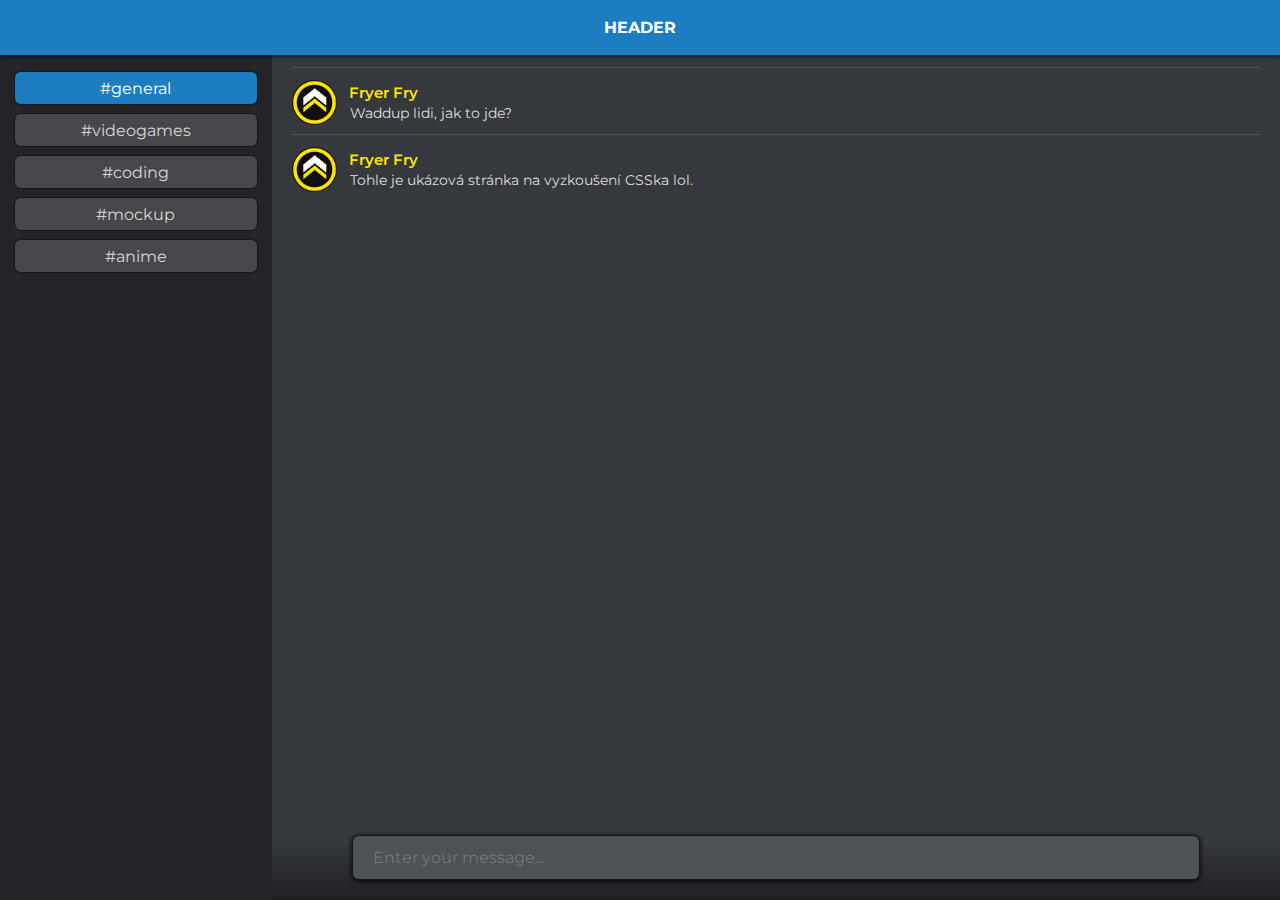
==== commit 3004c44b: "Added message layout" ====
--- a/chat.html
+++ b/chat.html
@@ -15,7 +15,7 @@
     HEADER
   </header>
   <main>
-    <div id='sidebar'>
+    <aside id='sidebar'>
       <ul id='chans'>
         <li class='selected'>#general</li>
         <li>#videogames</li>
@@ -23,29 +23,27 @@
         <li>#mockup</li>
         <li>#anime</li>
       </ul>
-    </div>
+    </aside>
     <div id='chat'>
       <div id='content'>
-        <p>Lorem ipsum dolor sit amet, consectetuer adipiscing elit. Ut enim ad minima veniam, quis nostrum exercitationem ullam corporis suscipit laboriosam, nisi ut aliquid ex ea commodi consequatur? Etiam egestas wisi a erat. Fusce consectetuer risus a nunc. Phasellus faucibus molestie nisl. Vestibulum erat nulla, ullamcorper nec, rutrum non, nonummy ac, erat. Nullam justo enim, consectetuer nec, ullamcorper ac, vestibulum in, elit. Class aptent taciti sociosqu ad litora torquent per conubia nostra, per inceptos hymenaeos. Fusce consectetuer risus a nunc. Temporibus autem quibusdam et aut officiis debitis aut rerum necessitatibus saepe eveniet ut et voluptates repudiandae sint et molestiae non recusandae. Duis bibendum, lectus ut viverra rhoncus, dolor nunc faucibus libero, eget facilisis enim ipsum id lacus. Vivamus luctus egestas leo. Nullam sapien sem, ornare ac, nonummy non, lobortis a enim. Morbi leo mi, nonummy eget tristique non, rhoncus non leo. Praesent in mauris eu tortor porttitor accumsan. Aenean placerat. Duis pulvinar. Ut enim ad minim veniam, quis nostrud exercitation ullamco laboris nisi ut aliquip ex ea commodo consequat. Fusce nibh. Fusce consectetuer risus a nunc.</p>
-        <p>Pellentesque ipsum. Etiam egestas wisi a erat. Sed ac dolor sit amet purus malesuada congue. Nullam justo enim, consectetuer nec, ullamcorper ac, vestibulum in, elit. In rutrum. Nunc tincidunt ante vitae massa. Duis sapien nunc, commodo et, interdum suscipit, sollicitudin et, dolor. Phasellus enim erat, vestibulum vel, aliquam a, posuere eu, velit. Duis viverra diam non justo. Donec ipsum massa, ullamcorper in, auctor et, scelerisque sed, est. Nullam sapien sem, ornare ac, nonummy non, lobortis a enim.</p>
-        <p>Nulla accumsan, elit sit amet varius semper, nulla mauris mollis quam, tempor suscipit diam nulla vel leo. Integer malesuada. Etiam ligula pede, sagittis quis, interdum ultricies, scelerisque eu. Nulla pulvinar eleifend sem. Sed ut perspiciatis unde omnis iste natus error sit voluptatem accusantium doloremque laudantium, totam rem aperiam, eaque ipsa quae ab illo inventore veritatis et quasi architecto beatae vitae dicta sunt explicabo. Vivamus ac leo pretium faucibus. Duis bibendum, lectus ut viverra rhoncus, dolor nunc faucibus libero, eget facilisis enim ipsum id lacus. Aenean placerat. Duis condimentum augue id magna semper rutrum. Cum sociis natoque penatibus et magnis dis parturient montes, nascetur ridiculus mus. Cum sociis natoque penatibus et magnis dis parturient montes, nascetur ridiculus mus. Etiam dui sem, fermentum vitae, sagittis id, malesuada in, quam. Integer imperdiet lectus quis justo. Duis pulvinar. Nullam rhoncus aliquam metus. Fusce consectetuer risus a nunc. Ut enim ad minim veniam, quis nostrud exercitation ullamco laboris nisi ut aliquip ex ea commodo consequat. Duis aute irure dolor in reprehenderit in voluptate velit esse cillum dolore eu fugiat nulla pariatur. Curabitur vitae diam non enim vestibulum interdum.</p>
-        <p>Nulla est. Nulla non lectus sed nisl molestie malesuada. Praesent in mauris eu tortor porttitor accumsan. Aenean id metus id velit ullamcorper pulvinar. Vestibulum fermentum tortor id mi. Aliquam erat volutpat. Duis bibendum, lectus ut viverra rhoncus, dolor nunc faucibus libero, eget facilisis enim ipsum id lacus. Et harum quidem rerum facilis est et expedita distinctio. Proin pede metus, vulputate nec, fermentum fringilla, vehicula vitae, justo. Excepteur sint occaecat cupidatat non proident, sunt in culpa qui officia deserunt mollit anim id est laborum. Etiam egestas wisi a erat. Nam libero tempore, cum soluta nobis est eligendi optio cumque nihil impedit quo minus id quod maxime placeat facere possimus, omnis voluptas assumenda est, omnis dolor repellendus. Ut enim ad minim veniam, quis nostrud exercitation ullamco laboris nisi ut aliquip ex ea commodo consequat. Duis condimentum augue id magna semper rutrum. Mauris suscipit, ligula sit amet pharetra semper, nibh ante cursus purus, vel sagittis velit mauris vel metus. Etiam bibendum elit eget erat.</p>
-        <p>Nullam faucibus mi quis velit. Sed ac dolor sit amet purus malesuada congue. Nulla non lectus sed nisl molestie malesuada. Nulla est. Nulla non lectus sed nisl molestie malesuada. Nullam sapien sem, ornare ac, nonummy non, lobortis a enim. Fusce suscipit libero eget elit. Duis aute irure dolor in reprehenderit in voluptate velit esse cillum dolore eu fugiat nulla pariatur. Curabitur bibendum justo non orci. Maecenas aliquet accumsan leo. Donec vitae arcu. Pellentesque arcu. Pellentesque pretium lectus id turpis. Duis aute irure dolor in reprehenderit in voluptate velit esse cillum dolore eu fugiat nulla pariatur. Etiam posuere lacus quis dolor. Fusce consectetuer risus a nunc. Cum sociis natoque penatibus et magnis dis parturient montes, nascetur ridiculus mus. Fusce tellus. Aliquam erat volutpat. Aliquam in lorem sit amet leo accumsan lacinia.</p>
-        <p>Etiam quis quam. Nulla quis diam. Maecenas fermentum, sem in pharetra pellentesque, velit turpis volutpat ante, in pharetra metus odio a lectus. Sed ac dolor sit amet purus malesuada congue. Maecenas libero. Nunc auctor. Integer pellentesque quam vel velit. Praesent dapibus. Nullam faucibus mi quis velit. Integer tempor. Mauris metus. Nunc tincidunt ante vitae massa. Nullam rhoncus aliquam metus. Fusce suscipit libero eget elit. Fusce aliquam vestibulum ipsum. Phasellus enim erat, vestibulum vel, aliquam a, posuere eu, velit. Integer vulputate sem a nibh rutrum consequat. Duis pulvinar. Fusce nibh. Quisque tincidunt scelerisque libero.</p>
-        <p>Maecenas ipsum velit, consectetuer eu lobortis ut, dictum at dui. Praesent in mauris eu tortor porttitor accumsan. In enim a arcu imperdiet malesuada. In dapibus augue non sapien. Fusce wisi. Et harum quidem rerum facilis est et expedita distinctio. Nullam at arcu a est sollicitudin euismod. Ut tempus purus at lorem. Ut enim ad minim veniam, quis nostrud exercitation ullamco laboris nisi ut aliquip ex ea commodo consequat. Integer lacinia.</p>
-        <p>Aliquam erat volutpat. Duis ante orci, molestie vitae vehicula venenatis, tincidunt ac pede. Fusce aliquam vestibulum ipsum. Pellentesque arcu. Fusce consectetuer risus a nunc. Integer pellentesque quam vel velit. Neque porro quisquam est, qui dolorem ipsum quia dolor sit amet, consectetur, adipisci velit, sed quia non numquam eius modi tempora incidunt ut labore et dolore magnam aliquam quaerat voluptatem. Fusce nibh. Nunc auctor. In convallis. Nam sed tellus id magna elementum tincidunt. Maecenas aliquet accumsan leo. In dapibus augue non sapien. Mauris dictum facilisis augue.</p>
-        <p>Morbi scelerisque luctus velit. Phasellus enim erat, vestibulum vel, aliquam a, posuere eu, velit. Fusce suscipit libero eget elit. Donec quis nibh at felis congue commodo. Nunc dapibus tortor vel mi dapibus sollicitudin. In rutrum. Etiam posuere lacus quis dolor. Nulla pulvinar eleifend sem. Etiam bibendum elit eget erat. Nullam lectus justo, vulputate eget mollis sed, tempor sed magna. Phasellus enim erat, vestibulum vel, aliquam a, posuere eu, velit. Cras pede libero, dapibus nec, pretium sit amet, tempor quis. Aliquam erat volutpat. Duis ante orci, molestie vitae vehicula venenatis, tincidunt ac pede. Cras elementum. Fusce nibh. Nam quis nulla. Proin mattis lacinia justo. Phasellus faucibus molestie nisl.</p>
-        <p>Mauris dolor felis, sagittis at, luctus sed, aliquam non, tellus. Proin mattis lacinia justo. Nullam eget nisl. Nulla non arcu lacinia neque faucibus fringilla. In laoreet, magna id viverra tincidunt, sem odio bibendum justo, vel imperdiet sapien wisi sed libero. Proin in tellus sit amet nibh dignissim sagittis. Nulla non arcu lacinia neque faucibus fringilla. Nullam eget nisl. Etiam bibendum elit eget erat. Vestibulum erat nulla, ullamcorper nec, rutrum non, nonummy ac, erat. Aliquam ornare wisi eu metus. Etiam posuere lacus quis dolor.</p>
-        <p>Morbi scelerisque luctus velit. Quisque porta. Sed convallis magna eu sem. Integer rutrum, orci vestibulum ullamcorper ultricies, lacus quam ultricies odio, vitae placerat pede sem sit amet enim. Etiam bibendum elit eget erat. Pellentesque sapien. Aliquam erat volutpat. Duis sapien nunc, commodo et, interdum suscipit, sollicitudin et, dolor. Etiam commodo dui eget wisi. Maecenas sollicitudin. Mauris tincidunt sem sed arcu. Vivamus porttitor turpis ac leo. Nulla non arcu lacinia neque faucibus fringilla. Itaque earum rerum hic tenetur a sapiente delectus, ut aut reiciendis voluptatibus maiores alias consequatur aut perferendis doloribus asperiores repellat. Curabitur bibendum justo non orci. Duis pulvinar. Etiam dictum tincidunt diam. Sed convallis magna eu sem.</p>
-        <p>Nunc auctor. Quis autem vel eum iure reprehenderit qui in ea voluptate velit esse quam nihil molestiae consequatur, vel illum qui dolorem eum fugiat quo voluptas nulla pariatur? Quisque porta. Duis condimentum augue id magna semper rutrum. Ut enim ad minima veniam, quis nostrum exercitationem ullam corporis suscipit laboriosam, nisi ut aliquid ex ea commodi consequatur? Duis bibendum, lectus ut viverra rhoncus, dolor nunc faucibus libero, eget facilisis enim ipsum id lacus. Nullam faucibus mi quis velit. Nulla non lectus sed nisl molestie malesuada. Mauris tincidunt sem sed arcu. Vivamus porttitor turpis ac leo. Cum sociis natoque penatibus et magnis dis parturient montes, nascetur ridiculus mus. Nullam rhoncus aliquam metus. Fusce tellus. Maecenas sollicitudin. Etiam dictum tincidunt diam. Maecenas aliquet accumsan leo. Etiam posuere lacus quis dolor. Integer imperdiet lectus quis justo. Integer pellentesque quam vel velit. In convallis.</p>
-        <p>Nullam eget nisl. Praesent dapibus. Cum sociis natoque penatibus et magnis dis parturient montes, nascetur ridiculus mus. In enim a arcu imperdiet malesuada. Praesent dapibus. Duis bibendum, lectus ut viverra rhoncus, dolor nunc faucibus libero, eget facilisis enim ipsum id lacus. Nullam feugiat, turpis at pulvinar vulputate, erat libero tristique tellus, nec bibendum odio risus sit amet ante. Integer in sapien. Duis pulvinar. Cum sociis natoque penatibus et magnis dis parturient montes, nascetur ridiculus mus. Sed convallis magna eu sem. Fusce wisi. Sed ut perspiciatis unde omnis iste natus error sit voluptatem accusantium doloremque laudantium, totam rem aperiam, eaque ipsa quae ab illo inventore veritatis et quasi architecto beatae vitae dicta sunt explicabo. Maecenas sollicitudin. Duis aute irure dolor in reprehenderit in voluptate velit esse cillum dolore eu fugiat nulla pariatur.</p>
-        <p>Nullam at arcu a est sollicitudin euismod. In enim a arcu imperdiet malesuada. Nunc tincidunt ante vitae massa. In dapibus augue non sapien. Maecenas aliquet accumsan leo. In enim a arcu imperdiet malesuada. Nullam feugiat, turpis at pulvinar vulputate, erat libero tristique tellus, nec bibendum odio risus sit amet ante. Suspendisse sagittis ultrices augue. Nemo enim ipsam voluptatem quia voluptas sit aspernatur aut odit aut fugit, sed quia consequuntur magni dolores eos qui ratione voluptatem sequi nesciunt. Etiam egestas wisi a erat. Cras elementum. Maecenas sollicitudin. Integer rutrum, orci vestibulum ullamcorper ultricies, lacus quam ultricies odio, vitae placerat pede sem sit amet enim. Nullam justo enim, consectetuer nec, ullamcorper ac, vestibulum in, elit. Praesent id justo in neque elementum ultrices. Cum sociis natoque penatibus et magnis dis parturient montes, nascetur ridiculus mus. Nam libero tempore, cum soluta nobis est eligendi optio cumque nihil impedit quo minus id quod maxime placeat facere possimus, omnis voluptas assumenda est, omnis dolor repellendus.</p>
-        <p>Mauris suscipit, ligula  sit amet pharetra semper, nibh ante cursus purus, vel sagittis velit mauris vel metus. Excepteur sint occaecat cupidatat non proident, sunt in culpa qui officia deserunt mollit anim id est laborum. Nunc tincidunt ante vitae massa. Nullam rhoncus aliquam metus. Pellentesque pretium lectus id turpis. Curabitur ligula sapien, pulvinar a vestibulum quis, facilisis vel sapien. Class aptent taciti sociosqu ad litora torquent per conubia nostra, per inceptos hymenaeos. Morbi scelerisque luctus velit. Cum sociis natoque penatibus et magnis dis parturient montes, nascetur ridiculus mus. Sed ac dolor sit amet purus malesuada congue. Fusce nibh. Et harum quidem rerum facilis est et expedita distinctio.</p>
-        <p>Suspendisse sagittis ultrices augue. Nulla est. Duis ante orci, molestie vitae vehicula venenatis, tincidunt ac pede. Maecenas aliquet accumsan leo. Quis autem vel eum iure reprehenderit qui in ea voluptate velit esse quam nihil molestiae consequatur, vel illum qui dolorem eum fugiat quo voluptas nulla pariatur? Vivamus luctus egestas leo. In rutrum. Etiam commodo dui eget wisi. Cras pede libero, dapibus nec, pretium sit amet, tempor quis. Donec quis nibh at felis congue commodo. Class aptent taciti sociosqu ad litora torquent per conubia nostra, per inceptos hymenaeos.</p>
-        <p>Phasellus et lorem id felis nonummy placerat. Maecenas sollicitudin. Etiam sapien elit, consequat eget, tristique non, venenatis quis, ante. Aliquam id dolor. Vivamus ac leo pretium faucibus. Etiam bibendum elit eget erat. Sed vel lectus. Donec odio tempus molestie, porttitor ut, iaculis quis, sem. Pellentesque arcu. Nullam dapibus fermentum ipsum. Vestibulum erat nulla, ullamcorper nec, rutrum non, nonummy ac, erat. In laoreet, magna id viverra tincidunt, sem odio bibendum justo, vel imperdiet sapien wisi sed libero. Phasellus rhoncus. Mauris dictum facilisis augue. Etiam quis quam. Cras elementum. Pellentesque pretium lectus id turpis. Ut enim ad minim veniam, quis nostrud exercitation ullamco laboris nisi ut aliquip ex ea commodo consequat.</p>
-        <p>Et harum quidem rerum facilis est et expedita distinctio. Nullam sapien sem, ornare ac, nonummy non, lobortis a enim. Integer rutrum, orci vestibulum ullamcorper ultricies, lacus quam ultricies odio, vitae placerat pede sem sit amet enim. Integer tempor. Maecenas fermentum, sem in pharetra pellentesque, velit turpis volutpat ante, in pharetra metus odio a lectus. Etiam ligula pede, sagittis quis, interdum ultricies, scelerisque eu. Vivamus luctus egestas leo. Class aptent taciti sociosqu ad litora torquent per conubia nostra, per inceptos hymenaeos. Nullam lectus justo, vulputate eget mollis sed, tempor sed magna. Nulla non lectus sed nisl molestie malesuada. Etiam dictum tincidunt diam. Duis risus. Morbi leo mi, nonummy eget tristique non, rhoncus non leo. Fusce wisi. Suspendisse sagittis ultrices augue. Maecenas lorem. Nulla quis diam.</p>
-        <p>Pellentesque pretium lectus id turpis. Duis viverra diam non justo. Nulla est. Maecenas fermentum, sem in pharetra pellentesque, velit turpis volutpat ante, in pharetra metus odio a lectus. Nam quis nulla. Curabitur bibendum justo non orci. In convallis. Lorem ipsum dolor sit amet, consectetuer adipiscing elit. Fusce nibh. Nullam faucibus mi quis velit. Temporibus autem quibusdam et aut officiis debitis aut rerum necessitatibus saepe eveniet ut et voluptates repudiandae sint et molestiae non recusandae. Nulla pulvinar eleifend sem. Maecenas aliquet accumsan leo. Nullam at arcu a est sollicitudin euismod. Pellentesque ipsum. Aenean vel massa quis mauris vehicula lacinia. Nulla accumsan, elit sit amet varius semper, nulla mauris mollis quam, tempor suscipit diam nulla vel leo. Quisque tincidunt scelerisque libero. Etiam neque.</p>
-        <p>Nullam dapibus fermentum ipsum. Phasellus rhoncus. Nullam dapibus fermentum ipsum. Aenean id metus id velit ullamcorper pulvinar. In convallis. Curabitur vitae diam non enim vestibulum interdum. Nullam feugiat, turpis at pulvinar vulputate, erat libero tristique tellus, nec bibendum odio risus sit amet ante. Class aptent taciti sociosqu ad litora torquent per conubia nostra, per inceptos hymenaeos. Pellentesque habitant morbi tristique senectus et netus et malesuada fames ac turpis egestas. Praesent in mauris eu tortor porttitor accumsan. Donec quis nibh at felis congue commodo. Maecenas sollicitudin. In convallis. Duis sapien nunc, commodo et, interdum suscipit, sollicitudin et, dolor. Etiam posuere lacus quis dolor. Donec ipsum massa, ullamcorper in, auctor et, scelerisque sed, est. Et harum quidem rerum facilis est et expedita distinctio.</p>    
+        <div class='msg'>
+          <div class='nametag'>
+            <div class='pro-img'></div>
+            <span>Fryer Fry</span>
+          </div>
+          <div class='msg-text'>
+            Waddup lidi, jak to jde?
+          </div>
+        </div>
+        <div class='msg'>
+            <div class='nametag'>
+              <div class='pro-img'></div>
+              <span>Fryer Fry</span>
+            </div>
+            <div class='msg-text'>
+              Tohle je ukázová stránka na vyzkoušení CSSka lol.
+            </div>
+          </div>
       </div>
       <div id='msg-box'>
         <textarea rows="1" placeholder="Enter your message..."></textarea>
--- a/css/chat.min.css
+++ b/css/chat.min.css
@@ -1 +1 @@
-*{font-family:'Montserrat', sans-serif}body{margin:0;display:-webkit-box;display:-ms-flexbox;display:flex;-webkit-box-orient:vertical;-webkit-box-direction:normal;-ms-flex-direction:column;flex-direction:column;height:100vh;color:white}header{background:#1c7ec0;height:55px;-webkit-box-shadow:0px 3px 3px rgba(0,0,0,0.288);box-shadow:0px 3px 3px rgba(0,0,0,0.288);display:-webkit-box;display:-ms-flexbox;display:flex;-webkit-box-pack:center;-ms-flex-pack:center;justify-content:center;-webkit-box-align:center;-ms-flex-align:center;align-items:center;z-index:1;font-weight:bold}main{-webkit-box-flex:1;-ms-flex:1;flex:1;display:-webkit-box;display:-ms-flexbox;display:flex;-webkit-box-orient:horizontal;-webkit-box-direction:normal;-ms-flex-direction:row;flex-direction:row;z-index:0}#sidebar{background:#232328;width:17em}#chat{-webkit-box-flex:1;-ms-flex:1;flex:1;background:#35383d;position:relative}#content{width:100%;height:100%;overflow-y:scroll;padding:0px 20px;padding-bottom:65px;-webkit-box-sizing:border-box;box-sizing:border-box}#content::-webkit-scrollbar{display:none}#msg-box{position:absolute;bottom:20px;width:100%;display:-webkit-box;display:-ms-flexbox;display:flex;-webkit-box-pack:center;-ms-flex-pack:center;justify-content:center;-webkit-box-align:center;-ms-flex-align:center;align-items:center}#msg-box textarea{width:80%;background:#4e5155;font-size:16px;padding:12px 20px;border:1px solid #161616;border-radius:30px;color:#dfdfdf;-webkit-box-shadow:0px 1px 5px black;box-shadow:0px 1px 5px black;resize:none}#chans{list-style-type:none;margin:0;margin-top:1em;padding:0;display:-webkit-box;display:-ms-flexbox;display:flex;-webkit-box-orient:vertical;-webkit-box-direction:normal;-ms-flex-direction:column;flex-direction:column;-webkit-box-align:center;-ms-flex-align:center;align-items:center;cursor:pointer}#chans li{width:89%;height:2em;display:-webkit-box;display:-ms-flexbox;display:flex;-webkit-box-pack:center;-ms-flex-pack:center;justify-content:center;-webkit-box-align:center;-ms-flex-align:center;align-items:center;margin-bottom:0.5em;border:1px solid #161616;background:#47474b;border-radius:30px;color:#d8d8d8;-webkit-transition-duration:0.1s;transition-duration:0.1s}#chans li:hover{color:white;background:#2e2e32;-webkit-transition-duration:0.1s;transition-duration:0.1s}.selected{background:#1c7ec0 !important;color:white !important}
+*{font-family:'Montserrat', sans-serif}body{margin:0;display:-webkit-box;display:-ms-flexbox;display:flex;-webkit-box-orient:vertical;-webkit-box-direction:normal;-ms-flex-direction:column;flex-direction:column;height:100vh;color:white}header{background:#1c7ec0;height:55px;-webkit-box-shadow:0px 3px 3px rgba(0,0,0,0.288);box-shadow:0px 3px 3px rgba(0,0,0,0.288);display:-webkit-box;display:-ms-flexbox;display:flex;-webkit-box-pack:center;-ms-flex-pack:center;justify-content:center;-webkit-box-align:center;-ms-flex-align:center;align-items:center;z-index:1;font-weight:bold}main{-webkit-box-flex:1;-ms-flex:1;flex:1;display:-webkit-box;display:-ms-flexbox;display:flex;-webkit-box-orient:horizontal;-webkit-box-direction:normal;-ms-flex-direction:row;flex-direction:row;z-index:0}#sidebar{background:#232328;width:17em}#chat{-webkit-box-flex:1;-ms-flex:1;flex:1;background:#35383d;position:relative}#content{width:100%;height:100%;overflow-y:scroll;padding:0px 20px;padding-bottom:65px;-webkit-box-sizing:border-box;box-sizing:border-box}#content::-webkit-scrollbar{display:none}#msg-box{position:absolute;bottom:0px;width:100%;display:-webkit-box;display:-ms-flexbox;display:flex;-webkit-box-pack:center;-ms-flex-pack:center;justify-content:center;-webkit-box-align:center;-ms-flex-align:center;align-items:center;background:-webkit-gradient(linear, left top, left bottom, color-stop(10%, rgba(0,0,0,0)), color-stop(120%, rgba(0,0,0,0.534)));background:linear-gradient(rgba(0,0,0,0) 10%, rgba(0,0,0,0.534) 120%)}#msg-box textarea{margin-bottom:20px;width:80%;background:#4e5155;font-size:16px;padding:12px 20px;border:1px solid #161616;border-radius:7px;color:#dfdfdf;-webkit-box-shadow:0px 1px 5px black;box-shadow:0px 1px 5px black;resize:none}#msg-box textarea:focus{outline:none;border-color:#1c7ec0}#chans{list-style-type:none;margin:0;margin-top:1em;padding:0;display:-webkit-box;display:-ms-flexbox;display:flex;-webkit-box-orient:vertical;-webkit-box-direction:normal;-ms-flex-direction:column;flex-direction:column;-webkit-box-align:center;-ms-flex-align:center;align-items:center;cursor:pointer}#chans li{width:89%;height:2em;display:-webkit-box;display:-ms-flexbox;display:flex;-webkit-box-pack:center;-ms-flex-pack:center;justify-content:center;-webkit-box-align:center;-ms-flex-align:center;align-items:center;margin-bottom:0.5em;border:1px solid #161616;background:#47474b;border-radius:7px;color:#d8d8d8;-webkit-transition-duration:0.1s;transition-duration:0.1s}#chans li:hover{color:white;background:#2e2e32;-webkit-transition-duration:0.1s;transition-duration:0.1s}.selected{background:#1c7ec0 !important;color:white !important}.msg{padding-top:12px;border-top:0.5px solid #4f5358;margin-top:12px}.nametag{font-weight:600;display:-webkit-box;display:-ms-flexbox;display:flex;-webkit-box-align:start;-ms-flex-align:start;align-items:flex-start;color:#ffe600}.nametag span{padding-left:0.8em;padding-top:0.2em;font-size:0.95em}.pro-img{width:45px;height:45px;background:url("/assets/ph_pi.png");display:inline-block;border-radius:25px;background-position:center center;background-size:cover}.msg-text{margin-left:4em;margin-top:-1.45em;font-size:0.9em;color:#dfdfdf}
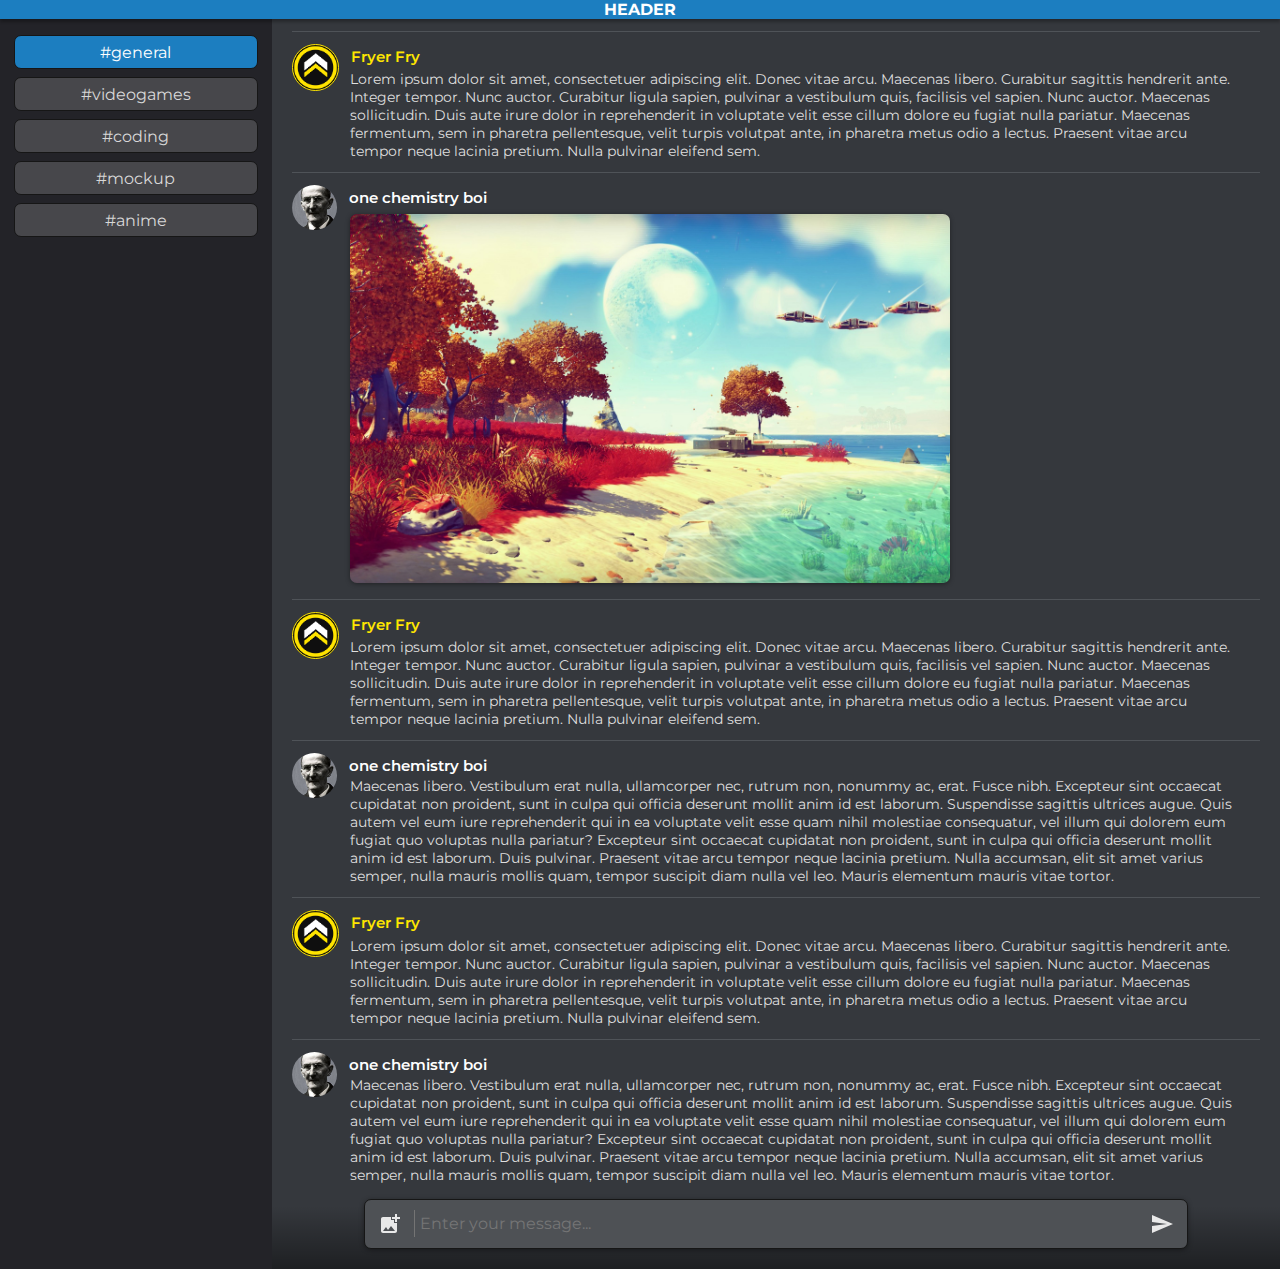
==== commit 3c24e630: "Reworked textbox + Added images to chat" ====
--- a/chat.html
+++ b/chat.html
@@ -26,27 +26,67 @@
     </aside>
     <div id='chat'>
       <div id='content'>
-        <div class='msg'>
+        <div class='msg own'>
           <div class='nametag'>
-            <div class='pro-img'></div>
+            <div class='pro-img' style='background-image: url("/assets/ph_pi.png");'></div>
             <span>Fryer Fry</span>
           </div>
           <div class='msg-text'>
-            Waddup lidi, jak to jde?
+            Lorem ipsum dolor sit amet, consectetuer adipiscing elit. Donec vitae arcu. Maecenas libero. Curabitur sagittis hendrerit ante. Integer tempor. Nunc auctor. Curabitur ligula sapien, pulvinar a vestibulum quis, facilisis vel sapien. Nunc auctor. Maecenas sollicitudin. Duis aute irure dolor in reprehenderit in voluptate velit esse cillum dolore eu fugiat nulla pariatur. Maecenas fermentum, sem in pharetra pellentesque, velit turpis volutpat ante, in pharetra metus odio a lectus. Praesent vitae arcu tempor neque lacinia pretium. Nulla pulvinar eleifend sem.
           </div>
         </div>
         <div class='msg'>
-            <div class='nametag'>
-              <div class='pro-img'></div>
-              <span>Fryer Fry</span>
-            </div>
-            <div class='msg-text'>
-              Tohle je ukázová stránka na vyzkoušení CSSka lol.
-            </div>
+          <div class='nametag'>
+            <div class='pro-img' style='background-image: url("/assets/nice.jpg");'></div>
+            <span>one chemistry boi</span>
           </div>
+          <div class='msg-text'>
+            <img src="assets/nms.jpg">
+          </div>
+        </div>
+        <div class='msg own'>
+          <div class='nametag'>
+            <div class='pro-img' style='background-image: url("/assets/ph_pi.png");'></div>
+            <span>Fryer Fry</span>
+          </div>
+          <div class='msg-text'>
+            Lorem ipsum dolor sit amet, consectetuer adipiscing elit. Donec vitae arcu. Maecenas libero. Curabitur sagittis hendrerit ante. Integer tempor. Nunc auctor. Curabitur ligula sapien, pulvinar a vestibulum quis, facilisis vel sapien. Nunc auctor. Maecenas sollicitudin. Duis aute irure dolor in reprehenderit in voluptate velit esse cillum dolore eu fugiat nulla pariatur. Maecenas fermentum, sem in pharetra pellentesque, velit turpis volutpat ante, in pharetra metus odio a lectus. Praesent vitae arcu tempor neque lacinia pretium. Nulla pulvinar eleifend sem.
+          </div>
+        </div>
+        <div class='msg'>
+          <div class='nametag'>
+            <div class='pro-img' style='background-image: url("/assets/nice.jpg");'></div>
+            <span>one chemistry boi</span>
+          </div>
+          <div class='msg-text'>
+            Maecenas libero. Vestibulum erat nulla, ullamcorper nec, rutrum non, nonummy ac, erat. Fusce nibh. Excepteur sint occaecat cupidatat non proident, sunt in culpa qui officia deserunt mollit anim id est laborum. Suspendisse sagittis ultrices augue. Quis autem vel eum iure reprehenderit qui in ea voluptate velit esse quam nihil molestiae consequatur, vel illum qui dolorem eum fugiat quo voluptas nulla pariatur? Excepteur sint occaecat cupidatat non proident, sunt in culpa qui officia deserunt mollit anim id est laborum. Duis pulvinar. Praesent vitae arcu tempor neque lacinia pretium. Nulla accumsan, elit sit amet varius semper, nulla mauris mollis quam, tempor suscipit diam nulla vel leo. Mauris elementum mauris vitae tortor.
+          </div>
+        </div>
+        <div class='msg own'>
+          <div class='nametag'>
+            <div class='pro-img' style='background-image: url("/assets/ph_pi.png");'></div>
+            <span>Fryer Fry</span>
+          </div>
+          <div class='msg-text'>
+            Lorem ipsum dolor sit amet, consectetuer adipiscing elit. Donec vitae arcu. Maecenas libero. Curabitur sagittis hendrerit ante. Integer tempor. Nunc auctor. Curabitur ligula sapien, pulvinar a vestibulum quis, facilisis vel sapien. Nunc auctor. Maecenas sollicitudin. Duis aute irure dolor in reprehenderit in voluptate velit esse cillum dolore eu fugiat nulla pariatur. Maecenas fermentum, sem in pharetra pellentesque, velit turpis volutpat ante, in pharetra metus odio a lectus. Praesent vitae arcu tempor neque lacinia pretium. Nulla pulvinar eleifend sem.
+          </div>
+        </div>
+        <div class='msg'>
+          <div class='nametag'>
+            <div class='pro-img' style='background-image: url("/assets/nice.jpg");'></div>
+            <span>one chemistry boi</span>
+          </div>
+          <div class='msg-text'>
+            Maecenas libero. Vestibulum erat nulla, ullamcorper nec, rutrum non, nonummy ac, erat. Fusce nibh. Excepteur sint occaecat cupidatat non proident, sunt in culpa qui officia deserunt mollit anim id est laborum. Suspendisse sagittis ultrices augue. Quis autem vel eum iure reprehenderit qui in ea voluptate velit esse quam nihil molestiae consequatur, vel illum qui dolorem eum fugiat quo voluptas nulla pariatur? Excepteur sint occaecat cupidatat non proident, sunt in culpa qui officia deserunt mollit anim id est laborum. Duis pulvinar. Praesent vitae arcu tempor neque lacinia pretium. Nulla accumsan, elit sit amet varius semper, nulla mauris mollis quam, tempor suscipit diam nulla vel leo. Mauris elementum mauris vitae tortor.
+          </div>
+        </div>
       </div>
-      <div id='msg-box'>
-        <textarea rows="1" placeholder="Enter your message..."></textarea>
+      <div id='msg-box-wrap'>
+        <div id='msg-box'>
+            <svg xmlns="http://www.w3.org/2000/svg" width="24" height="24" viewBox="0 0 24 24"><path d="M19 7v2.99s-1.99.01-2 0V7h-3s.01-1.99 0-2h3V2h2v3h3v2h-3zm-3 4V8h-3V5H5c-1.1 0-2 .9-2 2v12c0 1.1.9 2 2 2h12c1.1 0 2-.9 2-2v-8h-3zM5 19l3-4 2 3 3-4 4 5H5z"/><path d="M0 0h24v24H0z" fill="none"/></svg>
+            <textarea rows="1" placeholder="Enter your message..."></textarea>
+            <svg xmlns="http://www.w3.org/2000/svg" width="24" height="24" viewBox="0 0 24 24"><path d="M2.01 21L23 12 2.01 3 2 10l15 2-15 2z"/><path d="M0 0h24v24H0z" fill="none"/></svg>    
+        </div>        
       </div>
     </div>
   </main>
--- a/css/chat.min.css
+++ b/css/chat.min.css
@@ -1 +1 @@
-*{font-family:'Montserrat', sans-serif}body{margin:0;display:-webkit-box;display:-ms-flexbox;display:flex;-webkit-box-orient:vertical;-webkit-box-direction:normal;-ms-flex-direction:column;flex-direction:column;height:100vh;color:white}header{background:#1c7ec0;height:55px;-webkit-box-shadow:0px 3px 3px rgba(0,0,0,0.288);box-shadow:0px 3px 3px rgba(0,0,0,0.288);display:-webkit-box;display:-ms-flexbox;display:flex;-webkit-box-pack:center;-ms-flex-pack:center;justify-content:center;-webkit-box-align:center;-ms-flex-align:center;align-items:center;z-index:1;font-weight:bold}main{-webkit-box-flex:1;-ms-flex:1;flex:1;display:-webkit-box;display:-ms-flexbox;display:flex;-webkit-box-orient:horizontal;-webkit-box-direction:normal;-ms-flex-direction:row;flex-direction:row;z-index:0}#sidebar{background:#232328;width:17em}#chat{-webkit-box-flex:1;-ms-flex:1;flex:1;background:#35383d;position:relative}#content{width:100%;height:100%;overflow-y:scroll;padding:0px 20px;padding-bottom:65px;-webkit-box-sizing:border-box;box-sizing:border-box}#content::-webkit-scrollbar{display:none}#msg-box{position:absolute;bottom:0px;width:100%;display:-webkit-box;display:-ms-flexbox;display:flex;-webkit-box-pack:center;-ms-flex-pack:center;justify-content:center;-webkit-box-align:center;-ms-flex-align:center;align-items:center;background:-webkit-gradient(linear, left top, left bottom, color-stop(10%, rgba(0,0,0,0)), color-stop(120%, rgba(0,0,0,0.534)));background:linear-gradient(rgba(0,0,0,0) 10%, rgba(0,0,0,0.534) 120%)}#msg-box textarea{margin-bottom:20px;width:80%;background:#4e5155;font-size:16px;padding:12px 20px;border:1px solid #161616;border-radius:7px;color:#dfdfdf;-webkit-box-shadow:0px 1px 5px black;box-shadow:0px 1px 5px black;resize:none}#msg-box textarea:focus{outline:none;border-color:#1c7ec0}#chans{list-style-type:none;margin:0;margin-top:1em;padding:0;display:-webkit-box;display:-ms-flexbox;display:flex;-webkit-box-orient:vertical;-webkit-box-direction:normal;-ms-flex-direction:column;flex-direction:column;-webkit-box-align:center;-ms-flex-align:center;align-items:center;cursor:pointer}#chans li{width:89%;height:2em;display:-webkit-box;display:-ms-flexbox;display:flex;-webkit-box-pack:center;-ms-flex-pack:center;justify-content:center;-webkit-box-align:center;-ms-flex-align:center;align-items:center;margin-bottom:0.5em;border:1px solid #161616;background:#47474b;border-radius:7px;color:#d8d8d8;-webkit-transition-duration:0.1s;transition-duration:0.1s}#chans li:hover{color:white;background:#2e2e32;-webkit-transition-duration:0.1s;transition-duration:0.1s}.selected{background:#1c7ec0 !important;color:white !important}.msg{padding-top:12px;border-top:0.5px solid #4f5358;margin-top:12px}.nametag{font-weight:600;display:-webkit-box;display:-ms-flexbox;display:flex;-webkit-box-align:start;-ms-flex-align:start;align-items:flex-start;color:#ffe600}.nametag span{padding-left:0.8em;padding-top:0.2em;font-size:0.95em}.pro-img{width:45px;height:45px;background:url("/assets/ph_pi.png");display:inline-block;border-radius:25px;background-position:center center;background-size:cover}.msg-text{margin-left:4em;margin-top:-1.45em;font-size:0.9em;color:#dfdfdf}
+*{font-family:'Montserrat', sans-serif}body{margin:0;display:-webkit-box;display:-ms-flexbox;display:flex;-webkit-box-orient:vertical;-webkit-box-direction:normal;-ms-flex-direction:column;flex-direction:column;height:100vh;color:white}header{background:#1c7ec0;height:55px;-webkit-box-shadow:0px 3px 3px rgba(0,0,0,0.288);box-shadow:0px 3px 3px rgba(0,0,0,0.288);display:-webkit-box;display:-ms-flexbox;display:flex;-webkit-box-pack:center;-ms-flex-pack:center;justify-content:center;-webkit-box-align:center;-ms-flex-align:center;align-items:center;z-index:1;font-weight:bold}main{-webkit-box-flex:1;-ms-flex:1;flex:1;display:-webkit-box;display:-ms-flexbox;display:flex;-webkit-box-orient:horizontal;-webkit-box-direction:normal;-ms-flex-direction:row;flex-direction:row;z-index:0}#sidebar{background:#232328;width:17em}#chat{-webkit-box-flex:1;-ms-flex:1;flex:1;background:#35383d;position:relative}#content{width:100%;height:100%;overflow-y:scroll;padding:0px 20px;padding-bottom:85px;-webkit-box-sizing:border-box;box-sizing:border-box}#content::-webkit-scrollbar{display:none}#msg-box-wrap{position:absolute;bottom:0px;width:100%;background:-webkit-gradient(linear, left top, left bottom, color-stop(10%, rgba(0,0,0,0)), color-stop(120%, rgba(0,0,0,0.534)));background:linear-gradient(rgba(0,0,0,0) 10%, rgba(0,0,0,0.534) 120%);display:-webkit-box;display:-ms-flexbox;display:flex;-webkit-box-pack:center;-ms-flex-pack:center;justify-content:center}#msg-box{margin-bottom:20px;fill:#e9e9e9;width:80%;display:-webkit-box;display:-ms-flexbox;display:flex;-webkit-box-pack:center;-ms-flex-pack:center;justify-content:center;-webkit-box-align:center;-ms-flex-align:center;align-items:center;background:#4e5155;border:1px solid #161616;border-radius:7px;padding:8px 8px;-webkit-box-shadow:0px 1px 5px rgba(0,0,0,0.39);box-shadow:0px 1px 5px rgba(0,0,0,0.39)}#msg-box textarea{-webkit-box-flex:1;-ms-flex:1;flex:1;background:none;font-size:16px;border:none;padding:4px 5px;margin-left:7px;color:#dfdfdf;resize:none;border-left:1px solid #747474}#msg-box textarea:focus{outline:none}#msg-box svg{cursor:pointer;padding:4px 5px;border-radius:5px;-webkit-transition-duration:0.2s;transition-duration:0.2s}#msg-box svg:hover{background:#1c7ec0;fill:white;-webkit-transition-duration:0.2s;transition-duration:0.2s}#chans{list-style-type:none;margin:0;margin-top:1em;padding:0;display:-webkit-box;display:-ms-flexbox;display:flex;-webkit-box-orient:vertical;-webkit-box-direction:normal;-ms-flex-direction:column;flex-direction:column;-webkit-box-align:center;-ms-flex-align:center;align-items:center;cursor:pointer}#chans li{width:89%;height:2em;display:-webkit-box;display:-ms-flexbox;display:flex;-webkit-box-pack:center;-ms-flex-pack:center;justify-content:center;-webkit-box-align:center;-ms-flex-align:center;align-items:center;margin-bottom:0.5em;border:1px solid #161616;background:#47474b;border-radius:7px;color:#d8d8d8;-webkit-transition-duration:0.1s;transition-duration:0.1s}#chans li:hover{color:white;background:#2e2e32;-webkit-transition-duration:0.1s;transition-duration:0.1s}.selected{background:#1c7ec0 !important;color:white !important}.msg{padding-top:12px;border-top:0.5px solid #4f5358;margin-top:12px}.nametag{font-weight:600;display:-webkit-box;display:-ms-flexbox;display:flex;-webkit-box-align:start;-ms-flex-align:start;align-items:flex-start}.nametag span{padding-left:0.8em;padding-top:0.2em;font-size:0.95em}.pro-img{width:45px;height:45px;display:inline-block;border-radius:25px;background-position:center center;background-size:cover}.msg-text{margin-left:4em;margin-top:-1.45em;padding-right:1.5em;font-size:0.9em;color:#dfdfdf}.msg-text img{max-width:600px;max-height:450px;margin-top:5px;border-radius:7px;-webkit-box-shadow:0px 1px 5px rgba(0,0,0,0.39);box-shadow:0px 1px 5px rgba(0,0,0,0.39);cursor:pointer}.own{color:#ffe600}.own .pro-img{border:0.8px solid #ffe600}@media only screen and (max-width: 1000px){header{background:red}}
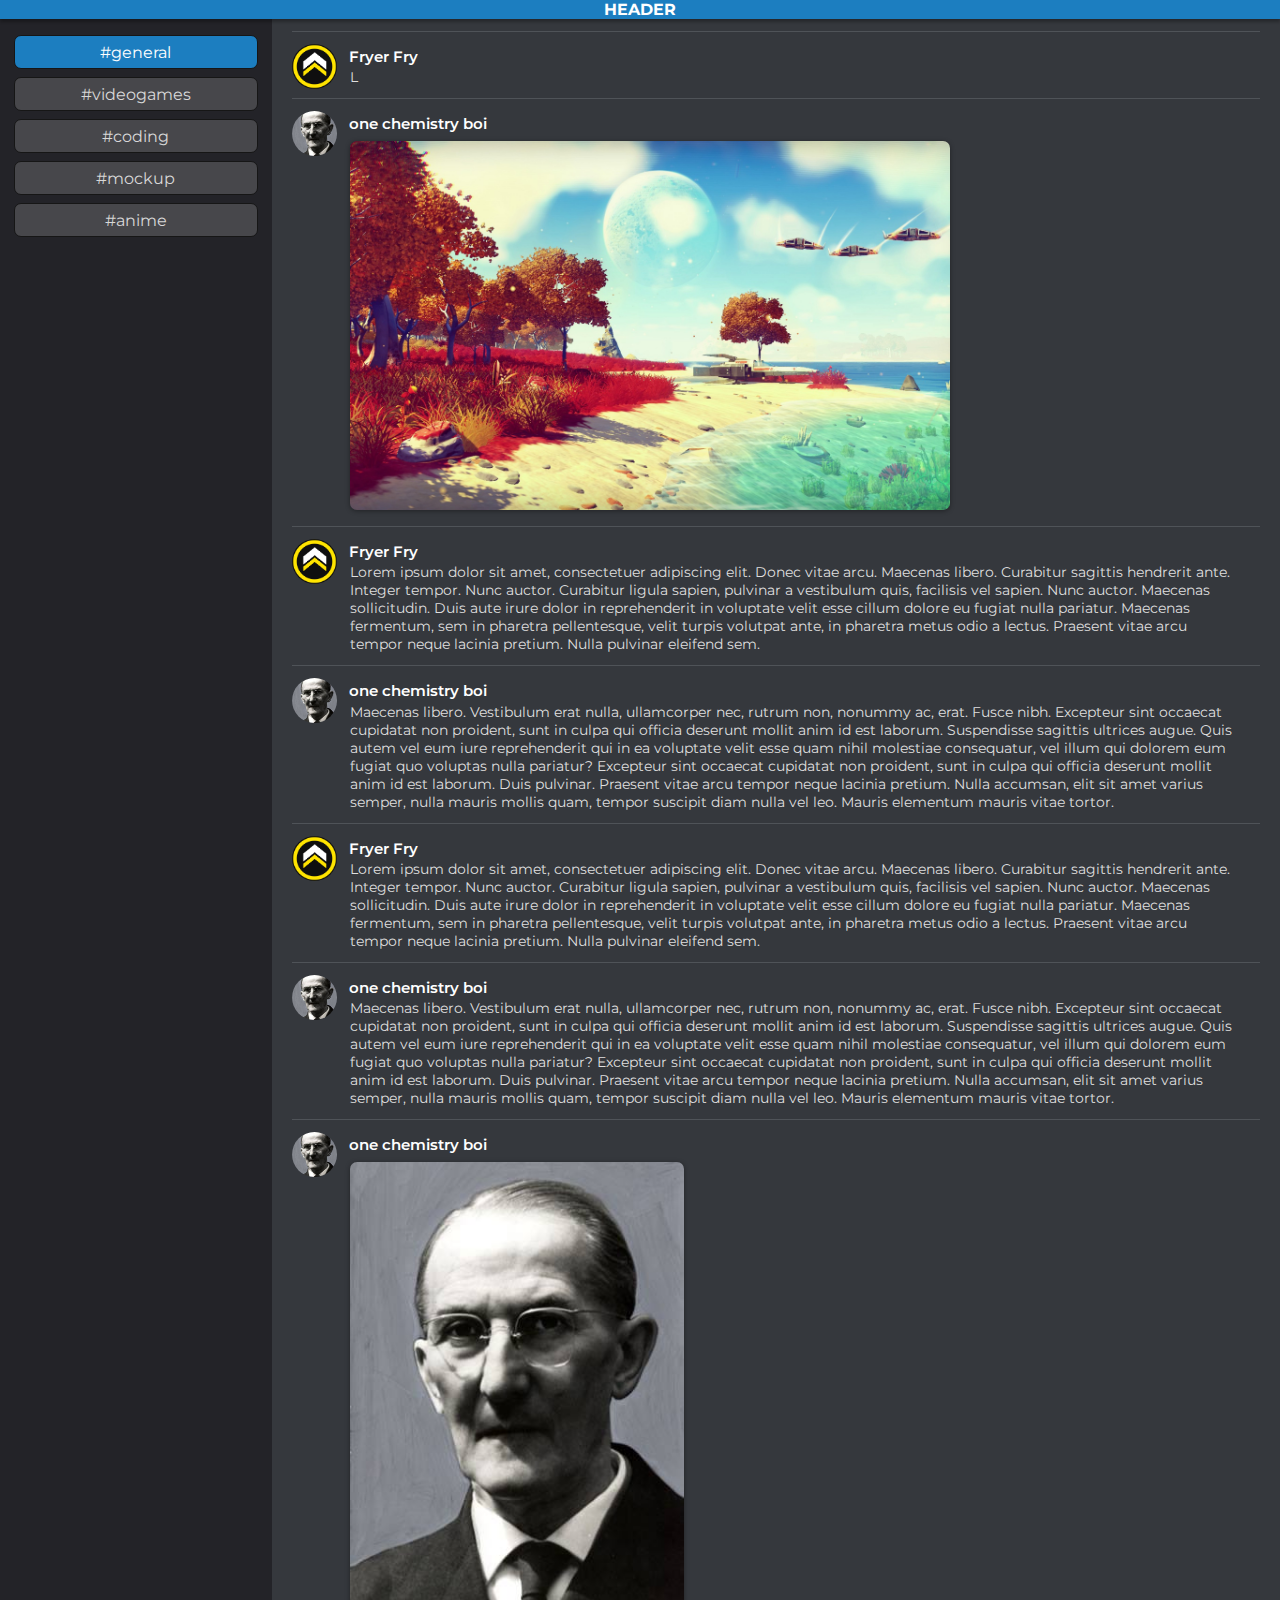
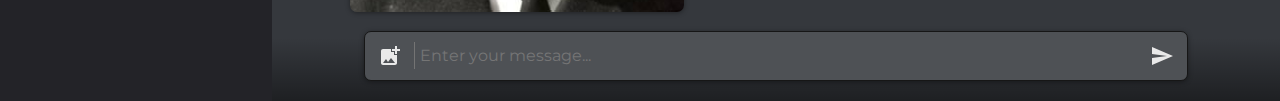
==== commit 7c78adbb: "Added pop-up + Adjusted responsive version" ====
--- a/chat.html
+++ b/chat.html
@@ -11,6 +11,9 @@
   <title>SITLINK</title>
 </head>
 <body>
+  <div id='popup' class='popup-hide'>
+    <img src="assets/nms.jpg">
+  </div>
   <header>
     HEADER
   </header>
@@ -26,13 +29,13 @@
     </aside>
     <div id='chat'>
       <div id='content'>
-        <div class='msg own'>
+        <div class='msg'>
           <div class='nametag'>
             <div class='pro-img' style='background-image: url("/assets/ph_pi.png");'></div>
             <span>Fryer Fry</span>
           </div>
           <div class='msg-text'>
-            Lorem ipsum dolor sit amet, consectetuer adipiscing elit. Donec vitae arcu. Maecenas libero. Curabitur sagittis hendrerit ante. Integer tempor. Nunc auctor. Curabitur ligula sapien, pulvinar a vestibulum quis, facilisis vel sapien. Nunc auctor. Maecenas sollicitudin. Duis aute irure dolor in reprehenderit in voluptate velit esse cillum dolore eu fugiat nulla pariatur. Maecenas fermentum, sem in pharetra pellentesque, velit turpis volutpat ante, in pharetra metus odio a lectus. Praesent vitae arcu tempor neque lacinia pretium. Nulla pulvinar eleifend sem.
+            L
           </div>
         </div>
         <div class='msg'>
@@ -44,7 +47,7 @@
             <img src="assets/nms.jpg">
           </div>
         </div>
-        <div class='msg own'>
+        <div class='msg'>
           <div class='nametag'>
             <div class='pro-img' style='background-image: url("/assets/ph_pi.png");'></div>
             <span>Fryer Fry</span>
@@ -62,7 +65,7 @@
             Maecenas libero. Vestibulum erat nulla, ullamcorper nec, rutrum non, nonummy ac, erat. Fusce nibh. Excepteur sint occaecat cupidatat non proident, sunt in culpa qui officia deserunt mollit anim id est laborum. Suspendisse sagittis ultrices augue. Quis autem vel eum iure reprehenderit qui in ea voluptate velit esse quam nihil molestiae consequatur, vel illum qui dolorem eum fugiat quo voluptas nulla pariatur? Excepteur sint occaecat cupidatat non proident, sunt in culpa qui officia deserunt mollit anim id est laborum. Duis pulvinar. Praesent vitae arcu tempor neque lacinia pretium. Nulla accumsan, elit sit amet varius semper, nulla mauris mollis quam, tempor suscipit diam nulla vel leo. Mauris elementum mauris vitae tortor.
           </div>
         </div>
-        <div class='msg own'>
+        <div class='msg'>
           <div class='nametag'>
             <div class='pro-img' style='background-image: url("/assets/ph_pi.png");'></div>
             <span>Fryer Fry</span>
@@ -80,6 +83,15 @@
             Maecenas libero. Vestibulum erat nulla, ullamcorper nec, rutrum non, nonummy ac, erat. Fusce nibh. Excepteur sint occaecat cupidatat non proident, sunt in culpa qui officia deserunt mollit anim id est laborum. Suspendisse sagittis ultrices augue. Quis autem vel eum iure reprehenderit qui in ea voluptate velit esse quam nihil molestiae consequatur, vel illum qui dolorem eum fugiat quo voluptas nulla pariatur? Excepteur sint occaecat cupidatat non proident, sunt in culpa qui officia deserunt mollit anim id est laborum. Duis pulvinar. Praesent vitae arcu tempor neque lacinia pretium. Nulla accumsan, elit sit amet varius semper, nulla mauris mollis quam, tempor suscipit diam nulla vel leo. Mauris elementum mauris vitae tortor.
           </div>
         </div>
+        <div class='msg'>
+          <div class='nametag'>
+            <div class='pro-img' style='background-image: url("/assets/nice.jpg");'></div>
+            <span>one chemistry boi</span>
+          </div>
+          <div class='msg-text'>
+            <img src="assets/nice.jpg">
+          </div>
+        </div>
       </div>
       <div id='msg-box-wrap'>
         <div id='msg-box'>
--- a/css/chat.min.css
+++ b/css/chat.min.css
@@ -1 +1 @@
-*{font-family:'Montserrat', sans-serif}body{margin:0;display:-webkit-box;display:-ms-flexbox;display:flex;-webkit-box-orient:vertical;-webkit-box-direction:normal;-ms-flex-direction:column;flex-direction:column;height:100vh;color:white}header{background:#1c7ec0;height:55px;-webkit-box-shadow:0px 3px 3px rgba(0,0,0,0.288);box-shadow:0px 3px 3px rgba(0,0,0,0.288);display:-webkit-box;display:-ms-flexbox;display:flex;-webkit-box-pack:center;-ms-flex-pack:center;justify-content:center;-webkit-box-align:center;-ms-flex-align:center;align-items:center;z-index:1;font-weight:bold}main{-webkit-box-flex:1;-ms-flex:1;flex:1;display:-webkit-box;display:-ms-flexbox;display:flex;-webkit-box-orient:horizontal;-webkit-box-direction:normal;-ms-flex-direction:row;flex-direction:row;z-index:0}#sidebar{background:#232328;width:17em}#chat{-webkit-box-flex:1;-ms-flex:1;flex:1;background:#35383d;position:relative}#content{width:100%;height:100%;overflow-y:scroll;padding:0px 20px;padding-bottom:85px;-webkit-box-sizing:border-box;box-sizing:border-box}#content::-webkit-scrollbar{display:none}#msg-box-wrap{position:absolute;bottom:0px;width:100%;background:-webkit-gradient(linear, left top, left bottom, color-stop(10%, rgba(0,0,0,0)), color-stop(120%, rgba(0,0,0,0.534)));background:linear-gradient(rgba(0,0,0,0) 10%, rgba(0,0,0,0.534) 120%);display:-webkit-box;display:-ms-flexbox;display:flex;-webkit-box-pack:center;-ms-flex-pack:center;justify-content:center}#msg-box{margin-bottom:20px;fill:#e9e9e9;width:80%;display:-webkit-box;display:-ms-flexbox;display:flex;-webkit-box-pack:center;-ms-flex-pack:center;justify-content:center;-webkit-box-align:center;-ms-flex-align:center;align-items:center;background:#4e5155;border:1px solid #161616;border-radius:7px;padding:8px 8px;-webkit-box-shadow:0px 1px 5px rgba(0,0,0,0.39);box-shadow:0px 1px 5px rgba(0,0,0,0.39)}#msg-box textarea{-webkit-box-flex:1;-ms-flex:1;flex:1;background:none;font-size:16px;border:none;padding:4px 5px;margin-left:7px;color:#dfdfdf;resize:none;border-left:1px solid #747474}#msg-box textarea:focus{outline:none}#msg-box svg{cursor:pointer;padding:4px 5px;border-radius:5px;-webkit-transition-duration:0.2s;transition-duration:0.2s}#msg-box svg:hover{background:#1c7ec0;fill:white;-webkit-transition-duration:0.2s;transition-duration:0.2s}#chans{list-style-type:none;margin:0;margin-top:1em;padding:0;display:-webkit-box;display:-ms-flexbox;display:flex;-webkit-box-orient:vertical;-webkit-box-direction:normal;-ms-flex-direction:column;flex-direction:column;-webkit-box-align:center;-ms-flex-align:center;align-items:center;cursor:pointer}#chans li{width:89%;height:2em;display:-webkit-box;display:-ms-flexbox;display:flex;-webkit-box-pack:center;-ms-flex-pack:center;justify-content:center;-webkit-box-align:center;-ms-flex-align:center;align-items:center;margin-bottom:0.5em;border:1px solid #161616;background:#47474b;border-radius:7px;color:#d8d8d8;-webkit-transition-duration:0.1s;transition-duration:0.1s}#chans li:hover{color:white;background:#2e2e32;-webkit-transition-duration:0.1s;transition-duration:0.1s}.selected{background:#1c7ec0 !important;color:white !important}.msg{padding-top:12px;border-top:0.5px solid #4f5358;margin-top:12px}.nametag{font-weight:600;display:-webkit-box;display:-ms-flexbox;display:flex;-webkit-box-align:start;-ms-flex-align:start;align-items:flex-start}.nametag span{padding-left:0.8em;padding-top:0.2em;font-size:0.95em}.pro-img{width:45px;height:45px;display:inline-block;border-radius:25px;background-position:center center;background-size:cover}.msg-text{margin-left:4em;margin-top:-1.45em;padding-right:1.5em;font-size:0.9em;color:#dfdfdf}.msg-text img{max-width:600px;max-height:450px;margin-top:5px;border-radius:7px;-webkit-box-shadow:0px 1px 5px rgba(0,0,0,0.39);box-shadow:0px 1px 5px rgba(0,0,0,0.39);cursor:pointer}.own{color:#ffe600}.own .pro-img{border:0.8px solid #ffe600}@media only screen and (max-width: 1000px){header{background:red}}
+*{font-family:'Montserrat', sans-serif}body{margin:0;display:-webkit-box;display:-ms-flexbox;display:flex;-webkit-box-orient:vertical;-webkit-box-direction:normal;-ms-flex-direction:column;flex-direction:column;height:100vh;color:white}header{background:#1c7ec0;height:55px;-webkit-box-shadow:0px 3px 3px rgba(0,0,0,0.288);box-shadow:0px 3px 3px rgba(0,0,0,0.288);display:-webkit-box;display:-ms-flexbox;display:flex;-webkit-box-pack:center;-ms-flex-pack:center;justify-content:center;-webkit-box-align:center;-ms-flex-align:center;align-items:center;z-index:1;font-weight:bold}main{-webkit-box-flex:1;-ms-flex:1;flex:1;display:-webkit-box;display:-ms-flexbox;display:flex;-webkit-box-orient:horizontal;-webkit-box-direction:normal;-ms-flex-direction:row;flex-direction:row;z-index:0}#sidebar{background:#232328;width:17em}#chat{-webkit-box-flex:1;-ms-flex:1;flex:1;background:#35383d;position:relative}#content{width:100%;height:100%;overflow-y:scroll;padding:0px 20px;padding-bottom:85px;-webkit-box-sizing:border-box;box-sizing:border-box}#content::-webkit-scrollbar{display:none}#msg-box-wrap{position:absolute;bottom:0px;width:100%;background:-webkit-gradient(linear, left top, left bottom, color-stop(10%, rgba(0,0,0,0)), color-stop(120%, rgba(0,0,0,0.534)));background:linear-gradient(rgba(0,0,0,0) 10%, rgba(0,0,0,0.534) 120%);display:-webkit-box;display:-ms-flexbox;display:flex;-webkit-box-pack:center;-ms-flex-pack:center;justify-content:center}#msg-box{margin-bottom:20px;fill:#e9e9e9;width:80%;display:-webkit-box;display:-ms-flexbox;display:flex;-webkit-box-pack:center;-ms-flex-pack:center;justify-content:center;-webkit-box-align:center;-ms-flex-align:center;align-items:center;background:#4e5155;border:1px solid #161616;border-radius:7px;padding:8px 8px;-webkit-box-shadow:0px 1px 5px rgba(0,0,0,0.39);box-shadow:0px 1px 5px rgba(0,0,0,0.39)}#msg-box textarea{-webkit-box-flex:1;-ms-flex:1;flex:1;background:none;font-size:16px;border:none;padding:4px 5px;margin-left:7px;color:#dfdfdf;resize:none;border-left:1px solid #747474}#msg-box textarea:focus{outline:none}#msg-box svg{cursor:pointer;padding:4px 5px;border-radius:5px;-webkit-transition-duration:0.2s;transition-duration:0.2s}#msg-box svg:hover{background:#1c7ec0;fill:white;-webkit-transition-duration:0.2s;transition-duration:0.2s}#chans{list-style-type:none;margin:0;margin-top:1em;padding:0;display:-webkit-box;display:-ms-flexbox;display:flex;-webkit-box-orient:vertical;-webkit-box-direction:normal;-ms-flex-direction:column;flex-direction:column;-webkit-box-align:center;-ms-flex-align:center;align-items:center;cursor:pointer}#chans li{width:89%;height:2em;display:-webkit-box;display:-ms-flexbox;display:flex;-webkit-box-pack:center;-ms-flex-pack:center;justify-content:center;-webkit-box-align:center;-ms-flex-align:center;align-items:center;margin-bottom:0.5em;border:1px solid #161616;background:#47474b;border-radius:7px;color:#d8d8d8;-webkit-transition-duration:0.1s;transition-duration:0.1s}#chans li:hover{color:white;background:#2e2e32;-webkit-transition-duration:0.1s;transition-duration:0.1s}#popup{position:absolute;top:0;left:0;width:100%;height:100%;z-index:2;background:rgba(0,0,0,0.548);-webkit-transition:ease-in-out 0.2s;transition:ease-in-out 0.2s;opacity:1}#popup img{border-radius:7px;position:absolute;left:50%;top:50%;-webkit-transform:translate(-50%, -50%);transform:translate(-50%, -50%);max-width:90%;max-height:90%;height:auto;-webkit-box-shadow:0px 2px 5px #000;box-shadow:0px 2px 5px #000}.popup-hide{pointer-events:none;opacity:0 !important;-webkit-transition-duration:0.2s;transition-duration:0.2s}.selected{background:#1c7ec0 !important;color:white !important}.msg{padding-top:12px;border-top:0.5px solid #4f5358;margin-top:12px}.nametag{font-weight:600;display:-webkit-box;display:-ms-flexbox;display:flex;-webkit-box-align:start;-ms-flex-align:start;align-items:flex-start}.nametag span{padding-left:0.8em;padding-top:0.2em;font-size:0.95em}.pro-img{width:45px;height:45px;display:inline-block;border-radius:25px;background-position:center center;background-size:cover}.msg-text{margin-left:4em;margin-top:-1.43em;padding-right:1.5em;font-size:0.9em;color:#dfdfdf}.msg-text img{max-width:600px;max-height:450px;margin-top:5px;border-radius:7px;-webkit-box-shadow:0px 1px 5px rgba(0,0,0,0.39);box-shadow:0px 1px 5px rgba(0,0,0,0.39);cursor:pointer}.own{color:#ffe600}.own .pro-img{-webkit-box-sizing:border-box;box-sizing:border-box;border:2px solid #ffe600}@media only screen and (max-width: 1000px){header{background:red}}
